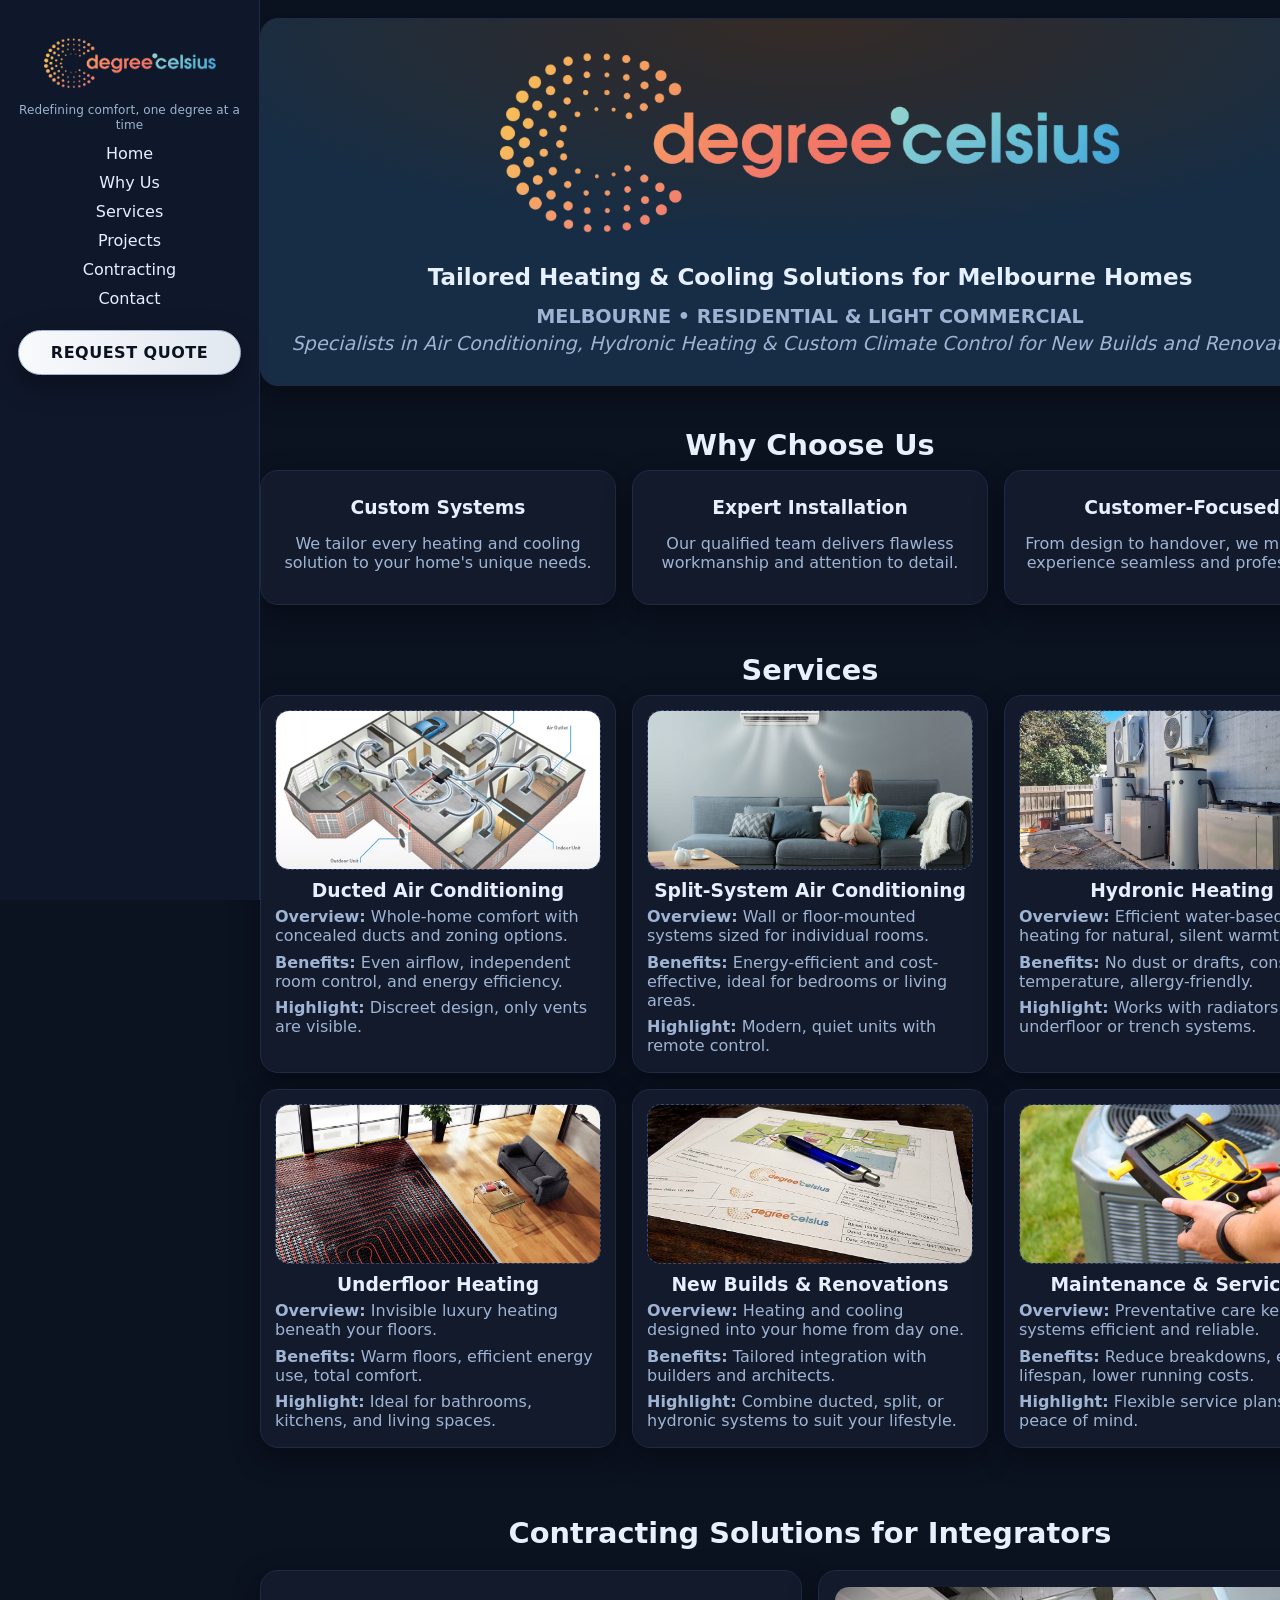
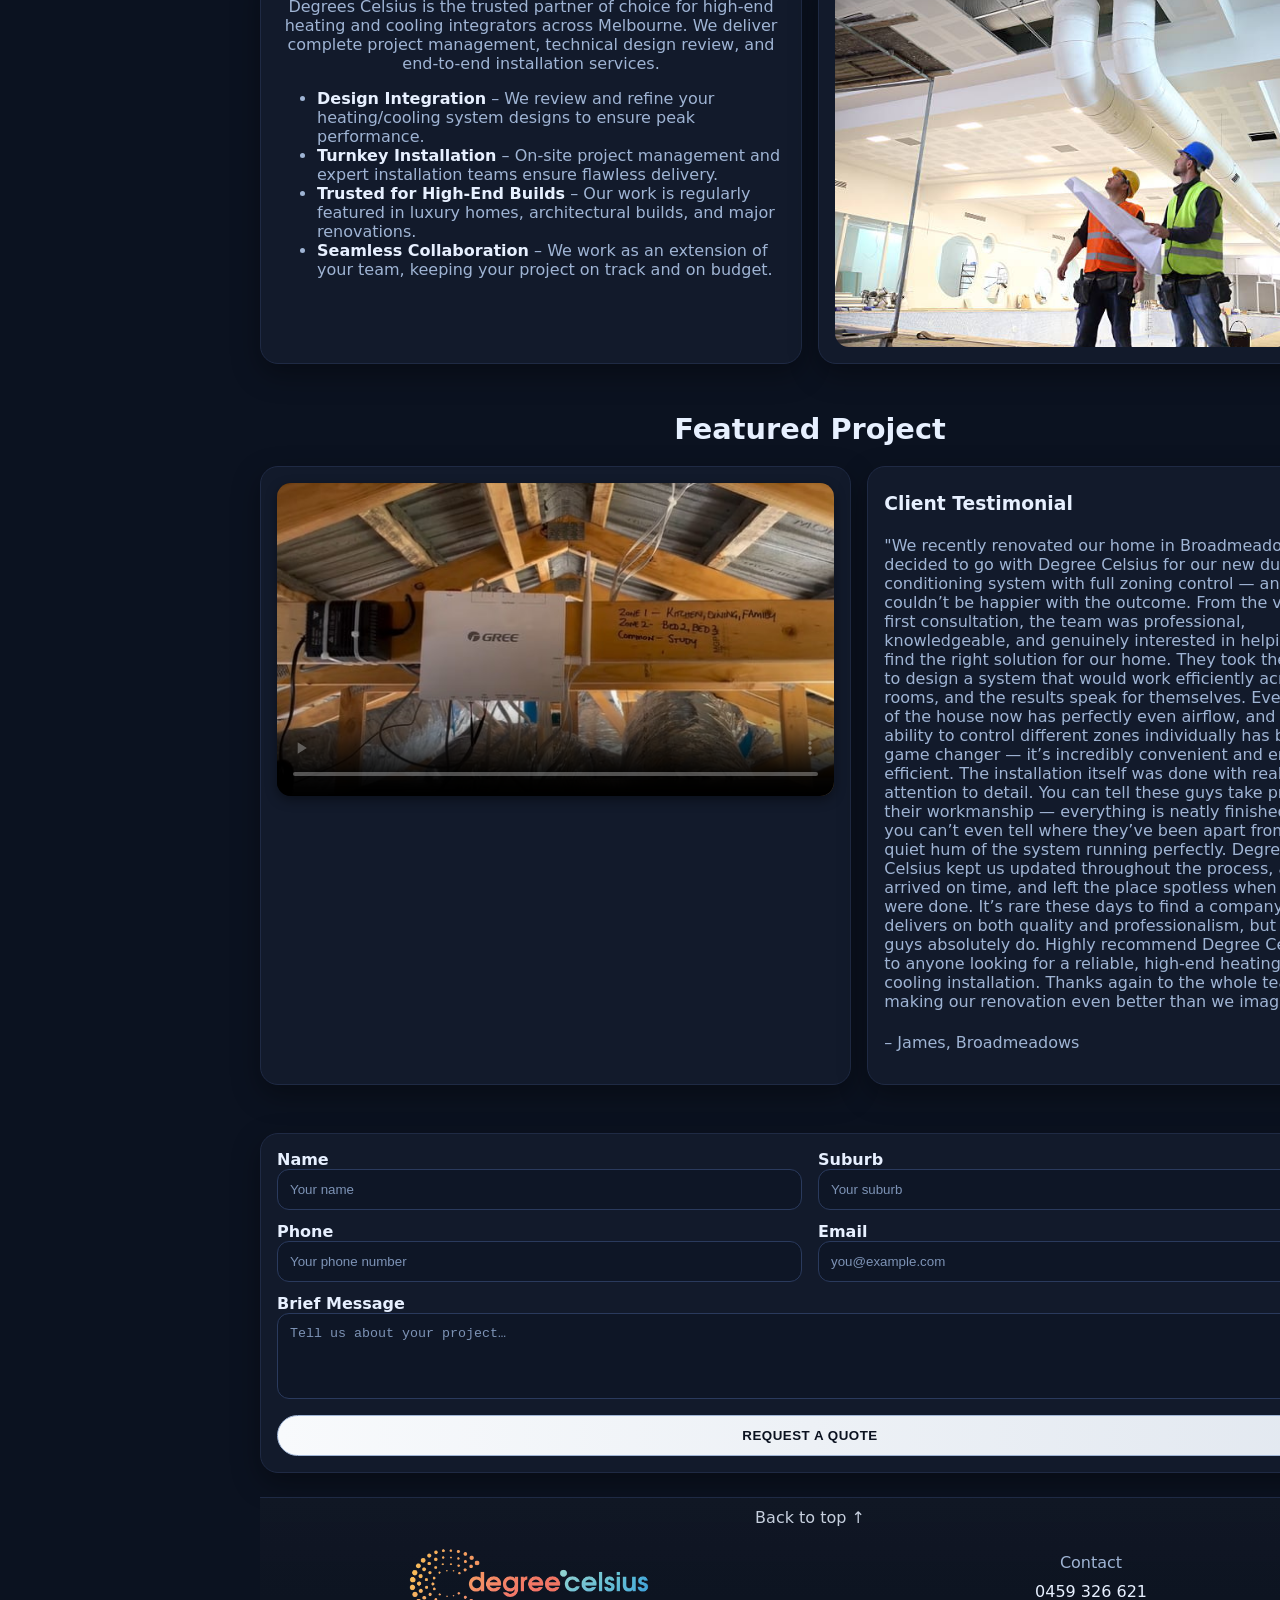
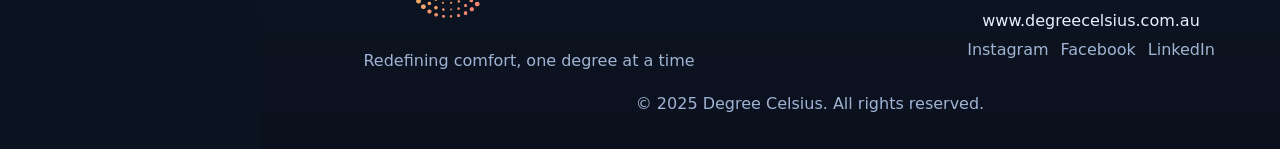
==== index.html @ aa4193d3 "Update video and review" ====
<!DOCTYPE html>

<html lang="en">
<head>
  <!-- Meta tags for character set, viewport and SEO -->
  <meta charset="utf-8" />
  <meta content="width=device-width, initial-scale=1" name="viewport" />
  <title>Degree Celsius | Heating & Cooling Melbourne</title>
  <meta name="description" content="Tailored heating & cooling solutions for Melbourne homes. Specialists in air conditioning, hydronic heating, and underfloor heating for new builds and renovations." />
  <meta name="robots" content="index, follow" />
  <link rel="canonical" href="https://www.degreecelsius.com.au/" />

  <!-- Linking to the CSS stylesheet -->
  <link rel="stylesheet" href="assets/css/styles.css" />

  <!-- JSON-LD Structured Data for HVAC Business (Schema.org) -->
  <script type="application/ld+json">
    {
      "@context": "https://schema.org",
      "@type": "HVACBusiness",
      "@id": "https://www.degreecelsius.com.au/#business",
      "name": "Degree Celsius",
      "url": "https://www.degreecelsius.com.au/",
      "logo": "https://www.degreecelsius.com.au/assets/images/degreecelsius-logo.png",
      "image": "https://www.degreecelsius.com.au/assets/images/degreecelsius-logo.png",
      "telephone": "+61459326621",
      "email": "admin@degreecelsius.com.au",
      "areaServed": [
        { "@type": "City", "name": "Melbourne" },
        { "@type": "AdministrativeArea", "name": "Victoria" }
      ],
      "serviceType": [
        "Ducted air conditioning",
        "Split-system air conditioning",
        "Hydronic heating",
        "Underfloor heating",
        "HVAC maintenance & servicing"
      ],
      "sameAs": [
        "https://www.instagram.com/degreecelsius_hvac",
        "https://www.facebook.com/share/1AeKjB9W2e/",
        "https://www.linkedin.com/company/degree-celsius/"
      ],
      "contactPoint": [
        {
          "@type": "ContactPoint",
          "contactType": "customer service",
          "telephone": "+61459326621",
          "areaServed": "AU",
          "availableLanguage": "en"
        }
      ]
    }
  </script>

  <!-- JSON-LD Structured Data for Website (Schema.org) -->
  <script type="application/ld+json">
    {
      "@context": "https://schema.org",
      "@type": "WebSite",
      "url": "https://www.degreecelsius.com.au/",
      "name": "Degree Celsius",
      "publisher": { "@id": "https://www.degreecelsius.com.au/#business" }
    }
  </script>

  <!-- Favicon links -->
  <link rel="icon" href="https://www.degreecelsius.com.au/assets/images/favicon.ico" type="image/x-icon" />
  <link rel="shortcut icon" href="https://www.degreecelsius.com.au/assets/images/favicon.ico" type="image/x-icon" />
</head>
<body>
  <!-- Main wrapper div -->
  <div class="wrap">

    <!-- Sidebar -->
    <aside class="sidebar">
      <div class="brand">
        <!-- Sidebar logo -->
        <img
          src="assets/images/degreecelsius-logo.png"
          alt="Degree Celsius logo"
          class="sidebar-logo"
          style="display:block;margin:0 auto 10px;max-width:180px;height:auto;"
        />
        <!-- Sidebar tagline -->
        <div class="logo-tagline" style="margin:10px 0;text-align:center;">
          Redefining comfort, one degree at a time
        </div>
      </div>

      <!-- Sidebar Navigation -->
      <nav>
        <a href="#hero">Home</a>
        <a href="#why">Why Us</a>
        <a href="#services">Services</a>
        <a href="#projects">Projects</a>
        <a href="#contracting">Contracting</a>
        <a href="#contact">Contact</a>
        <a class="cta" href="#contact">Request Quote</a>
      </nav>
    </aside>

    <!-- Main Content Section -->
    <main>

      <!-- Hero Section -->
      <section class="container" id="hero" style="padding:18px 0">
        <div class="hero-card">
          <div class="hero-text">
            <!-- Hero image -->
            <img
              class="logo-hero"
              src="assets/images/degreecelsius-logo.png"
              alt="Degree Celsius logo"
              width="560"
              height="180"
              style="margin-bottom:10px;"
            />

            <!-- Hero heading -->
            <h1
              class="line1"
              style="all: unset; display: block; font-weight: bold; font-size: 1.2em; line-height: 1.4em; text-align: center;"
            >
              Tailored Heating &amp; Cooling Solutions for Melbourne Homes
            </h1>

            <!-- Subheading -->
            <div class="small" style="margin: 10px 0; text-align: center;">
              <div class="line1">MELBOURNE • RESIDENTIAL &amp; LIGHT COMMERCIAL</div>
              <div class="line2">Specialists in Air Conditioning, Hydronic Heating &amp; Custom Climate Control for New Builds and Renovations.</div>
            </div>
          </div>
        </div>
      </section>

      <!-- Why Choose Us Section -->
      <section class="container" id="why">
        <h2 style="text-align:center;">Why Choose Us</h2>
        <div class="grid-3">
          <div class="dark-card card">
            <h3 style="text-align:center;">Custom Systems</h3>
            <p class="small" style="text-align:center;">We tailor every heating and cooling solution to your home's unique needs.</p>
          </div>
          <div class="dark-card card">
            <h3 style="text-align:center;">Expert Installation</h3>
            <p class="small" style="text-align:center;">Our qualified team delivers flawless workmanship and attention to detail.</p>
          </div>
          <div class="dark-card card">
            <h3 style="text-align:center;">Customer-Focused</h3>
            <p class="small" style="text-align:center;">From design to handover, we make the experience seamless and professional.</p>
          </div>
        </div>
      </section>

      <!-- Services Section -->
      <section class="container" id="services">
        <h2 style="text-align:center;">Services</h2>
        <div class="services">
          <article class="service dark-card">
            <div class="svc-img"><img src="assets/images/ducted-air-conditioning.jpg" alt="Ducted air conditioning"></div>
            <h3 style="text-align:center;">Ducted Air Conditioning</h3>
            <p class="muted"><b>Overview:</b> Whole-home comfort with concealed ducts and zoning options.</p>
            <p class="muted"><b>Benefits:</b> Even airflow, independent room control, and energy efficiency.</p>
            <p class="muted"><b>Highlight:</b> Discreet design, only vents are visible.</p>
          </article>

          <article class="service dark-card">
            <div class="svc-img"><img src="assets/images/split-system.jpg" alt="Split-system air conditioning"></div>
            <h3 style="text-align:center;">Split-System Air Conditioning</h3>
            <p class="muted"><b>Overview:</b> Wall or floor-mounted systems sized for individual rooms.</p>
            <p class="muted"><b>Benefits:</b> Energy-efficient and cost-effective, ideal for bedrooms or living areas.</p>
            <p class="muted"><b>Highlight:</b> Modern, quiet units with remote control.</p>
          </article>

          <article class="service dark-card">
            <div class="svc-img"><img src="assets/images/hydronic-heating.jpg" alt="Hydronic heating"></div>
            <h3 style="text-align:center;">Hydronic Heating</h3>
            <p class="muted"><b>Overview:</b> Efficient water-based heating for natural, silent warmth.</p>
            <p class="muted"><b>Benefits:</b> No dust or drafts, consistent temperature, allergy-friendly.</p>
            <p class="muted"><b>Highlight:</b> Works with radiators, underfloor or trench systems.</p>
          </article>

          <article class="service dark-card">
            <div class="svc-img"><img src="assets/images/hydronic-underfloor-heating.jpg" alt="Underfloor heating"></div>
            <h3 style="text-align:center;">Underfloor Heating</h3>
            <p class="muted"><b>Overview:</b> Invisible luxury heating beneath your floors.</p>
            <p class="muted"><b>Benefits:</b> Warm floors, efficient energy use, total comfort.</p>
            <p class="muted"><b>Highlight:</b> Ideal for bathrooms, kitchens, and living spaces.</p>
          </article>

          <article class="service dark-card">
            <div class="svc-img"><img src="assets/images/new-build.jpg" alt="New builds and renovations"></div>
            <h3 style="text-align:center;">New Builds &amp; Renovations</h3>
            <p class="muted"><b>Overview:</b> Heating and cooling designed into your home from day one.</p>
            <p class="muted"><b>Benefits:</b> Tailored integration with builders and architects.</p>
            <p class="muted"><b>Highlight:</b> Combine ducted, split, or hydronic systems to suit your lifestyle.</p>
          </article>

          <article class="service dark-card">
            <div class="svc-img"><img src="assets/images/servicing.jpg" alt="Maintenance and servicing"></div>
            <h3 style="text-align:center;">Maintenance &amp; Servicing</h3>
            <p class="muted"><b>Overview:</b> Preventative care keeps systems efficient and reliable.</p>
            <p class="muted"><b>Benefits:</b> Reduce breakdowns, extend lifespan, lower running costs.</p>
            <p class="muted"><b>Highlight:</b> Flexible service plans for peace of mind.</p>
          </article>
        </div>
      </section>

      <!-- Contracting Section -->
      <section class="container" id="contracting">
        <div class="section-title" style="margin: 10px 0; text-align: center;">
          <h2 style="margin: 10px 0; text-align: center;">Contracting Solutions for Integrators</h2>
        </div>
        <div class="grid-2">
          <div class="dark-card card">
            <p class="small" style="margin: 10px 0; text-align: center;">Degrees Celsius is the trusted partner of choice for high-end heating and cooling integrators across Melbourne. We deliver complete project management, technical design review, and end-to-end installation services.</p>
            <ul class="small">
              <li><strong>Design Integration</strong> – We review and refine your heating/cooling system designs to ensure peak performance.</li>
              <li><strong>Turnkey Installation</strong> – On-site project management and expert installation teams ensure flawless delivery.</li>
              <li><strong>Trusted for High‑End Builds</strong> – Our work is regularly featured in luxury homes, architectural builds, and major renovations.</li>
              <li><strong>Seamless Collaboration</strong> – We work as an extension of your team, keeping your project on track and on budget.</li>
            </ul>
          </div>
          <div class="dark-card card">
            <div class="integrator-img">
              <img src="assets/images/integration.jpg" alt="Design Integration">
            </div>
          </div>
        </div>
      </section>

      <!-- Projects Section -->
      <section id="projects" class="container">
        <div class="section-title">
          <h2>Featured Project</h2>
        </div>
        <div class="grid-2">
          <div class="dark-card card">
            <div class="project-video">
              <video controls playsinline width="100%" poster="assets/videos/project-video-preview.jpg">
                <source src="assets/videos/project-video.mp4" type="video/mp4" />
                Your browser does not support the video tag.
              </video>
            </div>
          </div>

          <div class="dark-card card">
            <h3>Client Testimonial</h3>
            <p class="small">"We recently renovated our home in Broadmeadows and decided to go with Degree Celsius for our new ducted air conditioning system with full zoning control — and I couldn’t be happier with the outcome.
				From the very first consultation, the team was professional, knowledgeable, and genuinely interested in helping us find the right solution for our home. They took the time to design a system that would work efficiently across all rooms, and the results speak for themselves. Every area of the house now has perfectly even airflow, and the ability to control different zones individually has been a game changer — it’s incredibly convenient and energy efficient.
				The installation itself was done with real attention to detail. You can tell these guys take pride in their workmanship — everything is neatly finished, and you can’t even tell where they’ve been apart from the quiet hum of the system running perfectly.
				Degree Celsius kept us updated throughout the process, always arrived on time, and left the place spotless when they were done. It’s rare these days to find a company that delivers on both quality and professionalism, but these guys absolutely do.
				Highly recommend Degree Celsius to anyone looking for a reliable, high-end heating and cooling installation. Thanks again to the whole team for making our renovation even better than we imagined."</p>
            <p class="small" style="margin-top:6px">– James, Broadmeadows</p>
          </div>
        </div>
      </section>

      <!-- Contact Form Section -->
      <section class="container" id="contact">
        <form class="dark-card" action="https://formspree.io/f/myzlzorr" method="POST">
          <div class="grid-2">
            <div>
              <label for="name">Name</label>
              <input id="name" name="name" placeholder="Your name" required />
            </div>
            <div>
              <label for="suburb">Suburb</label>
              <input id="suburb" name="suburb" placeholder="Your suburb" />
            </div>
          </div>

          <div class="grid-2">
            <div>
              <label for="phone">Phone</label>
              <input id="phone" name="phone" inputmode="tel" placeholder="Your phone number" />
            </div>
            <div>
              <label for="email">Email</label>
              <input id="email" name="email" type="email" placeholder="you@example.com" required />
            </div>
          </div>

          <div>
            <label for="msg">Brief Message</label>
            <textarea id="msg" name="message" rows="4" placeholder="Tell us about your project…" required></textarea>
          </div>

          <input type="text" name="_gotcha" style="display:none" />
          <input type="hidden" name="_subject" value="New website enquiry – Degree Celsius" />
          <input type="hidden" name="_captcha" value="false" />

          <button class="btn" type="submit">Request a Quote</button>
        </form>
      </section>

      <!-- Footer Section -->
      <footer class="site-footer">
        <div class="container footer-top">
          <a href="#hero" class="back-to-top" aria-label="Back to top">Back to top ↑</a>
        </div>

        <div class="container footer-grid">
          <div class="logo-row">
            <img class="logo-footer" alt="Degree Celsius logo" src="assets/images/degreecelsius-logo.png" />
            <div class="small" style="margin: 10px 0; text-align: center;">Redefining comfort, one degree at a time</div>
          </div>

          <div>
            <div class="small" style="margin: 10px 0; text-align: center;">Contact</div>
            <div class="small" style="margin: 10px 0; text-align: center;">
              <a href="tel:+61459326621" class="phone-link" aria-label="Call 0459 326 621">
                0459&nbsp;326&nbsp;621
              </a>
            </div>
            <div class="small" style="margin: 10px 0; text-align: center;">
              <a href="https://www.degreecelsius.com.au" rel="noopener" target="_blank">www.degreecelsius.com.au</a>
            </div>
            <div class="footer-socials">
              <a class="small" href="https://www.instagram.com/degreecelsius_hvac?igsh=cjg2eXlmYXdpcHYy&utm_source=qr" rel="noopener" target="_blank">Instagram</a>
              <a class="small" href="https://www.facebook.com/share/1AeKjB9W2e/?mibextid=wwXIfr" rel="noopener" target="_blank">Facebook</a>
              <a class="small" href="https://www.linkedin.com/company/degree-celsius/" rel="noopener" target="_blank">LinkedIn</a>
            </div>
          </div>
        </div>

        <div class="container footer-copy">
          <div class="small">© 2025 Degree Celsius. All rights reserved.</div>
        </div>
      </footer>
    </main>
  </div>
</body>
</html>
---- assets/css/styles.css ----
:root {
  --bg: #0b1220; --panel: #0f172a; --card: #121a2b;
  --ink: #e7f0ff; --muted: #9fb4d4; --line: #1f2a44;
  --warm:#FF8A00; --hot:#FF6B6B; --cool:#33B5FF;
  --grad: linear-gradient(90deg, var(--warm), var(--hot), var(--cool));
  --shadow: 0 10px 28px rgba(0,0,0,.35); --radius: 18px;
}
* { box-sizing: border-box; }
html,body { margin:0; padding:0; background:var(--bg); color:var(--ink); font-family: system-ui, -apple-system, Segoe UI, Roboto, Helvetica, Arial, sans-serif; }
a { color: var(--ink); text-decoration: none; }
img { max-width: 100%; height: auto; display: block; }
.container { width:min(1100px,92vw); margin:0 auto; }

.wrap { display:grid; grid-template-columns:260px 1fr; min-height:100vh; }
.sidebar { background:var(--panel); border-right:1px solid var(--line); position:sticky; top:0; height:100vh; padding:18px; }
.sidebar .brand { font-weight:800; letter-spacing:.1px; margin-bottom:12px; }
.sidebar nav { display:grid; gap:10px; }
.sidebar .cta { display:block; margin-top:12px; background:var(--grad); color:#fff; padding:10px 14px; border-radius:999px; font-weight:800; text-align:center; box-shadow:var(--shadow);}
/* Center links inside the sidebar */
.sidebar nav{ 
  justify-items: center;          /* centers grid children */
}
.sidebar nav a{
  display:block; 
  width:100%;                     /* full-width click area */
  text-align:center;              /* center the text */
}

main section { padding:24px 0; }
.dark-card { background:var(--card); border:1px solid var(--line); border-radius:var(--radius); box-shadow:var(--shadow); }
.hero-card { background: radial-gradient(60% 60% at 50% 0, rgba(255,138,0,.15), rgba(51,181,255,.12)), var(--card); border:1px solid var(--line); border-radius:var(--radius); box-shadow:var(--shadow); padding:18px; }
.grid-2 { display:grid; grid-template-columns:1fr 1fr; gap:16px; }
.grid-3 { display:grid; grid-template-columns:repeat(3,1fr); gap:16px; }
h1 { font-size: clamp(1.6rem, 2rem + .6vw, 2.6rem); margin:0 0 8px; }
h2 { font-size: clamp(1.2rem, 1.4rem + .5vw, 2rem); margin:0 0 8px; }
h3 { margin:10px 0 6px; }
.small, .muted { color:var(--muted); }

/* --- Center all section headings and subheadings --- */
.container > h2,
.container > h3,
.section-title h2,
.section-title h3 {
  text-align: center;
  width: 100%;
}

.cards { display:grid; grid-template-columns:repeat(3,1fr); gap:16px; }
.card { padding:16px; }
.section-title { display:flex; align-items:center; justify-content:space-between; gap:12px; margin-bottom:12px; }

/* --- Minimal bright button (no glow) --- */
.btn,
.sidebar .cta {
  background: linear-gradient(90deg, #f8fafc, #e2e8f0); /* soft white-grey gradient */
  color: #0b1220;                /* dark navy text for contrast */
  font-weight: 800;
  text-transform: uppercase;
  letter-spacing: 0.5px;
  padding: 12px 20px;
  border-radius: 999px;
  border: 1px solid #9fb4d4;     /* faint outline for definition */
  cursor: pointer;
  transition: background 0.25s ease-in-out, color 0.25s ease-in-out;
}

/* Hover / focus state */
.btn:hover,
.btn:focus,
.sidebar .cta:hover,
.sidebar .cta:focus {
  background: linear-gradient(90deg, #e2e8f0, #cbd5e1); /* slightly darker grey-blue */
  color: #000;  /* deeper text color on hover */
}



/* --- Logo size overrides --- */

/* Keep the hero logo big and responsive */
.logo-hero {
  display: block;
  margin: 0 auto 10px;
  width: clamp(280px, 55vw, 650px); /* stays large on desktop, scales down on mobile */
  height: auto;
  border-radius: 12px;
}

/* Make the footer logo smaller (override default 44px) */
.site-footer .logo-row img.logo-footer {
  width: 250px;      /* smaller logo */
  height: auto;
  border-radius: 8px; /* remove round circle; use 50% if you want round */
}

.services { display:grid; grid-template-columns:repeat(3,1fr); gap:16px; }
.service { padding:14px; }
.service .svc-img {
  height:160px; border-radius:14px; overflow:hidden; border:1px dashed #3a4b75;
}
.service .svc-img img { width:100%; height:100%; object-fit:cover; }

.project { display:grid; grid-template-columns:1.2fr 1fr; gap:16px; }
.project .project-img { min-height:220px; display:grid; place-items:center; background:linear-gradient(135deg, rgba(255,138,0,.16), rgba(51,181,255,.16)); border:1px dashed #3a4b75; border-radius:14px; }

/* Projects: stack video + testimonial on phones */
@media (max-width: 768px){
  #projects .grid-2 { 
    grid-template-columns: 1fr; 
  }
  #projects .grid-2 > .card{
    height: auto;         /* don't force equal heights on mobile */
  }
}

/* Responsive video in Featured Project */
#projects .project-video { aspect-ratio: 16 / 9; }
#projects .project-video video{
  width: 100%;
  height: 100%;
  max-height: none;     /* drop the 500px cap */
  display: block;
  object-fit: cover;
  border-radius: 14px;
}

form { padding:16px; display:grid; gap:12px; }
label { font-weight:600; }
input, textarea { width:100%; padding:12px 12px; background:#0e1626; border:1.5px solid #2a3a5d; border-radius:12px; color:var(--ink); outline:none; }
input::placeholder, textarea::placeholder { color:#7d93b6; }
input:focus, textarea:focus { border-color:#3aa9ff; box-shadow:0 0 0 3px rgba(58,169,255,.25);}



.footer { background:var(--panel); color:var(--muted); margin-top:24px; padding:24px 0; border-top:1px solid var(--line);}
.footer-grid { display:grid; grid-template-columns:1.2fr 1fr 1fr; gap:16px; align-items:center; }
.footer .logo-row { display:flex; align-items:center; gap:12px; }
.footer .logo-row img { width:44px; height:44px; border-radius:50%; }
/* Visual polish */
.site-footer {
  border-top: 1px solid var(--line);
  background: linear-gradient(180deg, rgba(255,255,255,0.02), rgba(0,0,0,0.12)) , var(--bg);
}
.footer-grid {
  display: grid;
  grid-template-columns: repeat(2, minmax(0, 1fr)); /* 2 even columns */
  gap: 24px;
  align-items: start;
}

.footer-col { min-width: 200px; }
.footer-title { color: var(--muted); font-weight: 600; margin-bottom: 8px; }
.footer-brand { font-weight: 800; font-size: 1.1rem; letter-spacing: .2px; }
.footer-tag { color: var(--muted); margin-top: 6px; }

.footer-links { list-style: none; margin: 0; padding: 0; }
.footer-links a {
  color: var(--ink);
  opacity: .8;
  text-decoration: none;
}
.footer-socials {
  display: flex;
  justify-content: center;  /* centers like your contact lines */
  gap: 12px;
  flex-wrap: wrap;
  text-align: center;
}

.footer-links a:hover, .footer-links a:focus { opacity: 1; text-decoration: underline; }

/* Bottom bar */
.footer-bar {
  display: flex; align-items: center; justify-content: space-between;
  padding: 12px 0 24px;
  border-top: 1px dashed var(--line);
  margin-top: 10px;
}
.footer-legal { color: var(--muted); display: flex; gap: 12px; flex-wrap: wrap; }
.back-to-top { color: var(--ink); text-decoration: none; opacity: .75; }
.back-to-top:hover, .back-to-top:focus { opacity: 1; text-decoration: underline; }

/* Responsive */
@media (max-width: 960px){
  .footer-grid { grid-template-columns: 1fr 1fr; }
}
@media (max-width: 640px){
  .footer-grid { grid-template-columns: 1fr; }
  .footer-bar { flex-direction: column; gap: 8px; align-items: flex-start; }
}
/* Stack logo above the text and center it everywhere */
.logo-row {
  display: flex;
  flex-direction: column;
  align-items: center;
  gap: 16px;
  text-align: center;
}

/* Remove the mobile-only override you had for .logo-row */
@media (max-width: 640px){
  /* no special .logo-row rule needed anymore */
}
/* put "Back to top" on its own row and right-align it */
.site-footer .footer-bar{
  display: flex;
  justify-content: flex-end; /* pushes the link to the right edge */
  padding: 8px 0;
}
.site-footer .back-to-top{ margin-left: auto; }

/* center the copyright line */
.site-footer .footer-copy{ 
  text-align: center; 
  margin-top: 14px;
}
/* Center "Back to top" on its own row */
.site-footer .footer-bar{
  display: flex;
  justify-content: center;   /* center horizontally */
  padding: 8px 0;
}

.site-footer .back-to-top{
  margin-left: 0;            /* undo the right-align */
  margin-right: 0;
}



@media (max-width:960px){
  .wrap { grid-template-columns:1fr; }
  .sidebar { position:static; height:auto; }
  .grid-2 { grid-template-columns:1fr; }
  .grid-3, .services { grid-template-columns:1fr; }
  .project { grid-template-columns:1fr; }
}

.hero-card {
  text-align: center;
}



.hero-text {
  display: flex;
  flex-direction: column;
  justify-content: center;
  font-size: 1.2em;
  line-height: 1.4em;
}
.hero-text .line1 {
  font-weight: bold;
}
.hero-text .line2 {
  font-style: italic;
}

.hero .logo {
  display: inline-block;
  background: var(--card);
  padding: 24px 32px;
  border-radius: 20px;   /* filleted corners */
  box-shadow: var(--shadow);
}
.hero .logo img {
  display: block;
  max-width: 100%;
  height: auto;
}


.logo-deg { color: #f26b5e; }       /* warm coral/orange */
.logo-symbol { color: #ff8a65; }    /* degree dot */
.logo-cel { color: #4db6e2; }       /* cool blue */
.brand .logo-tagline {
  font-weight: 500;
  font-size: 0.9rem;
  color: #9bb4d1;
  margin-top: 2px;
}


.brand {
  text-align: center;
  margin: 1rem 0;
}
.brand .logo-deg,
.brand .logo-symbol,
.brand .logo-cel {
  font-size: 2rem;       /* enlarge main brand */
  font-weight: 800;
}
.brand .logo-tagline {
  display: block;
  font-weight: 400;
  font-size: 0.75rem;    /* smaller tagline */
  color: #9bb4d1;
  margin-top: 4px;
  white-space: normal;
  line-height: 1.2;
}


/* Services OBH styling */
.service p.muted{margin:.45rem 0 0;}
.service p.muted:first-of-type{margin-top:.25rem;}
.service p.muted .svc-label{
  font-weight:700;
  color:#cde1ff;
  letter-spacing:.02em;
  margin-right:.25rem;
}
/* tighten card spacing so 3 lines fit nicely */
.services .service.dark-card{padding-bottom:1.1rem;}

/* --- Integrator image fix --- */
.integrator-img {
  height: 100%;
  border-radius: 14px;
  overflow: hidden;
}

.integrator-img img {
  width: 100%;
  height: 100%;
  object-fit: cover;
  display: block;
}

/* Only target the second (right-hand) card in the Contracting section */
#contracting .grid-2 > .card:last-child {
  display: flex;
}


.project-video video {
  border-radius: 12px;
  box-shadow: 0 4px 12px rgba(0,0,0,0.4);
  max-height: 500px;
  object-fit: cover;
}

.hero-logo {
  display: block;
  margin: 0 auto 18px;
  max-width: 280px;
  height: auto;
}
/* Center the "Back to top" link */
.footer-top{
  display:flex;
  justify-content:center;   /* centers horizontally */
  padding: 10px 0 16px;     /* adds a little air above the main footer */
}
.footer-top .back-to-top{
  opacity:.85;
  text-align:center;
}

/* Extra breathing room below the legal line */
.site-footer{
  padding-bottom: 36px;     /* space inside the footer at the very bottom */
}

/* (optional) tighten/space the copyright row itself */
.footer-copy{
  text-align:center;
  margin-top: 14px;
}
/* Keep Featured Project as two columns on tablets/desktops */
#projects .grid-2 { 
  grid-template-columns: 1.2fr 1fr;  /* video left, testimonial right */
  align-items: start;
}

/* Only stack on small phones */
@media (max-width: 720px){
  #projects .grid-2 { grid-template-columns: 1fr; }
}

/* Featured Project: equal-height two-column cards */
#projects .grid-2{
  grid-template-columns: 1.2fr 1fr;   /* keep your left/right ratio */
  align-items: stretch;                /* stretch items to same row height */
}

#projects .grid-2 > .card{
  height: 100%;                        /* fill the grid area height */
  display: flex;                       /* keeps inner spacing tidy */
  flex-direction: column;
}

/* Keep the video tidy & consistent */
#projects .project-video{ aspect-ratio: 16 / 9; }  /* consistent video height */
#projects .project-video video{
  width: 100%;
  height: 100%;
  object-fit: cover;                    /* optional: crops if needed */
  border-radius: 14px;                  /* match your inner rounding */
}

/* Stack on small screens (no equal-height needed) */
@media (max-width: 720px){
  #projects .grid-2{ grid-template-columns: 1fr; }
  #projects .grid-2 > .card{ height: auto; }
}
/* Make the bold lead-in text in list items white */
.card li b,
.card li strong {
  color: var(--ink);
  font-weight: 700;
}
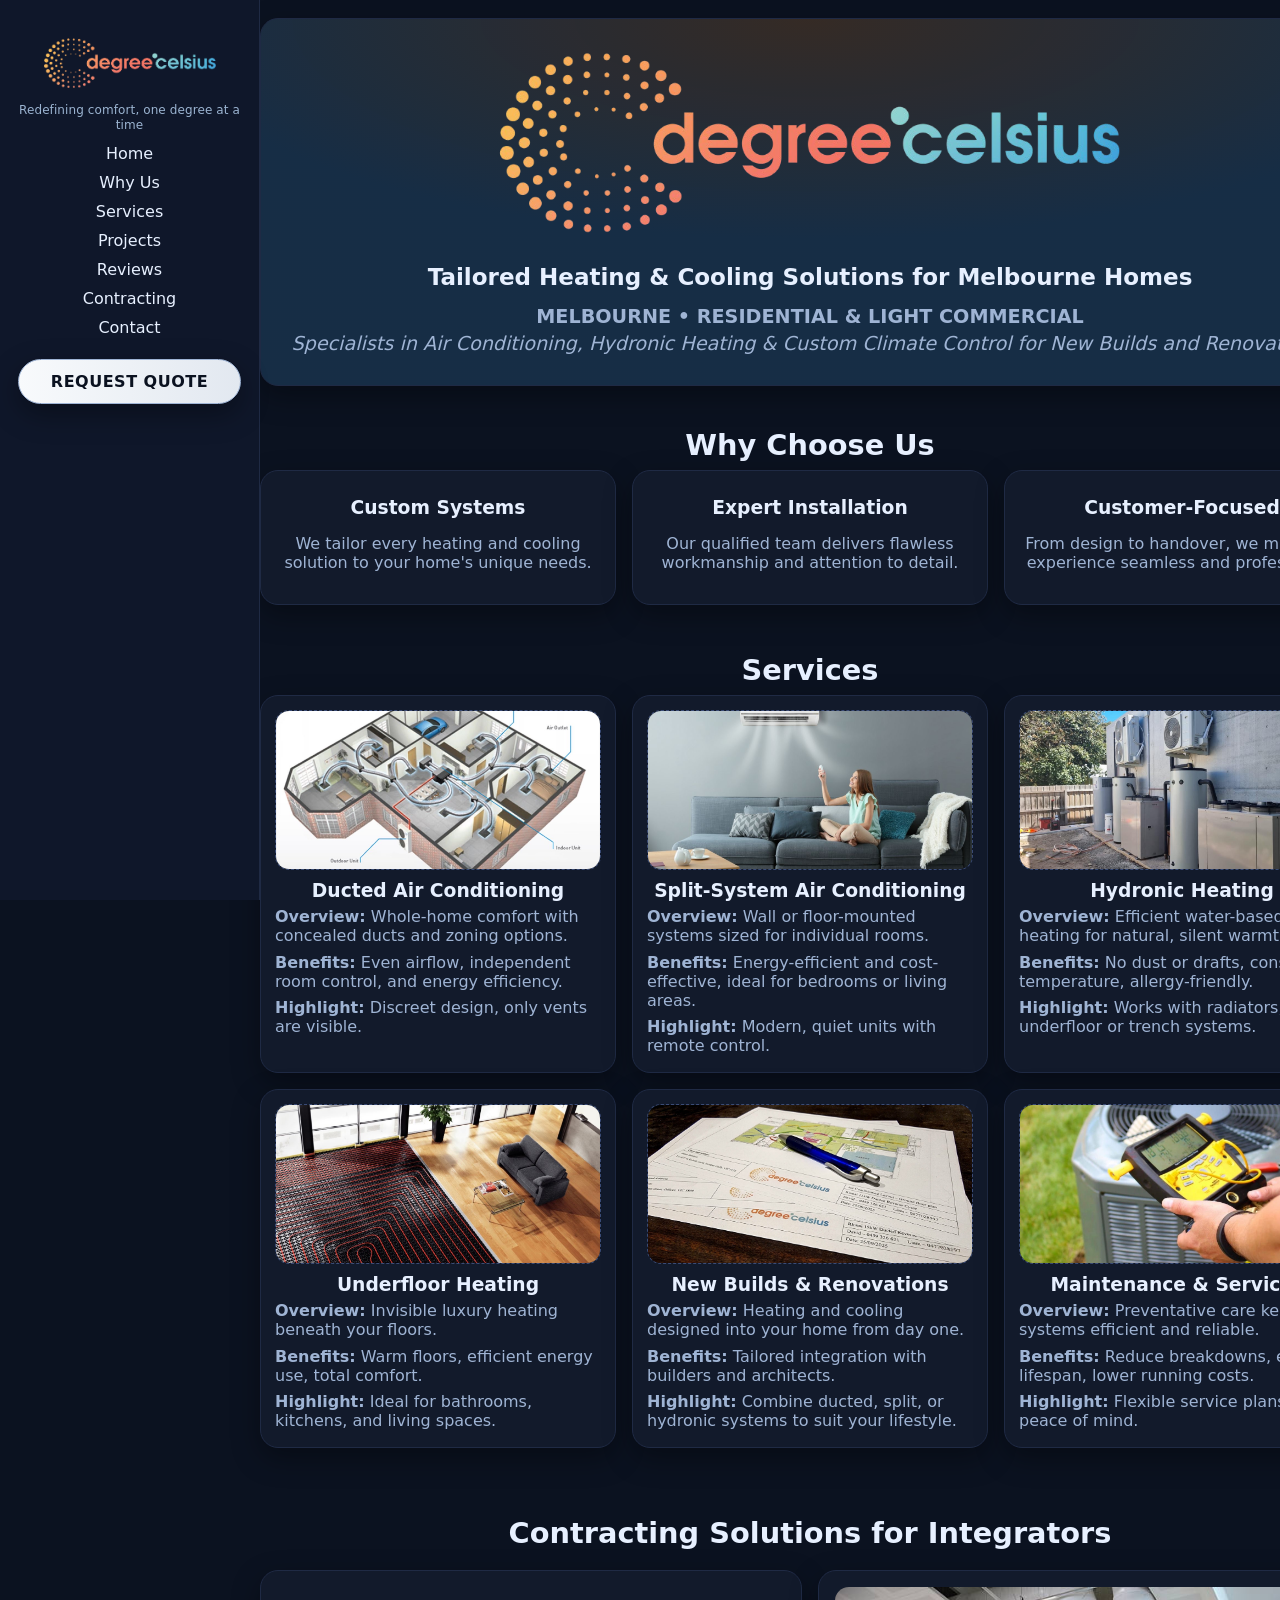
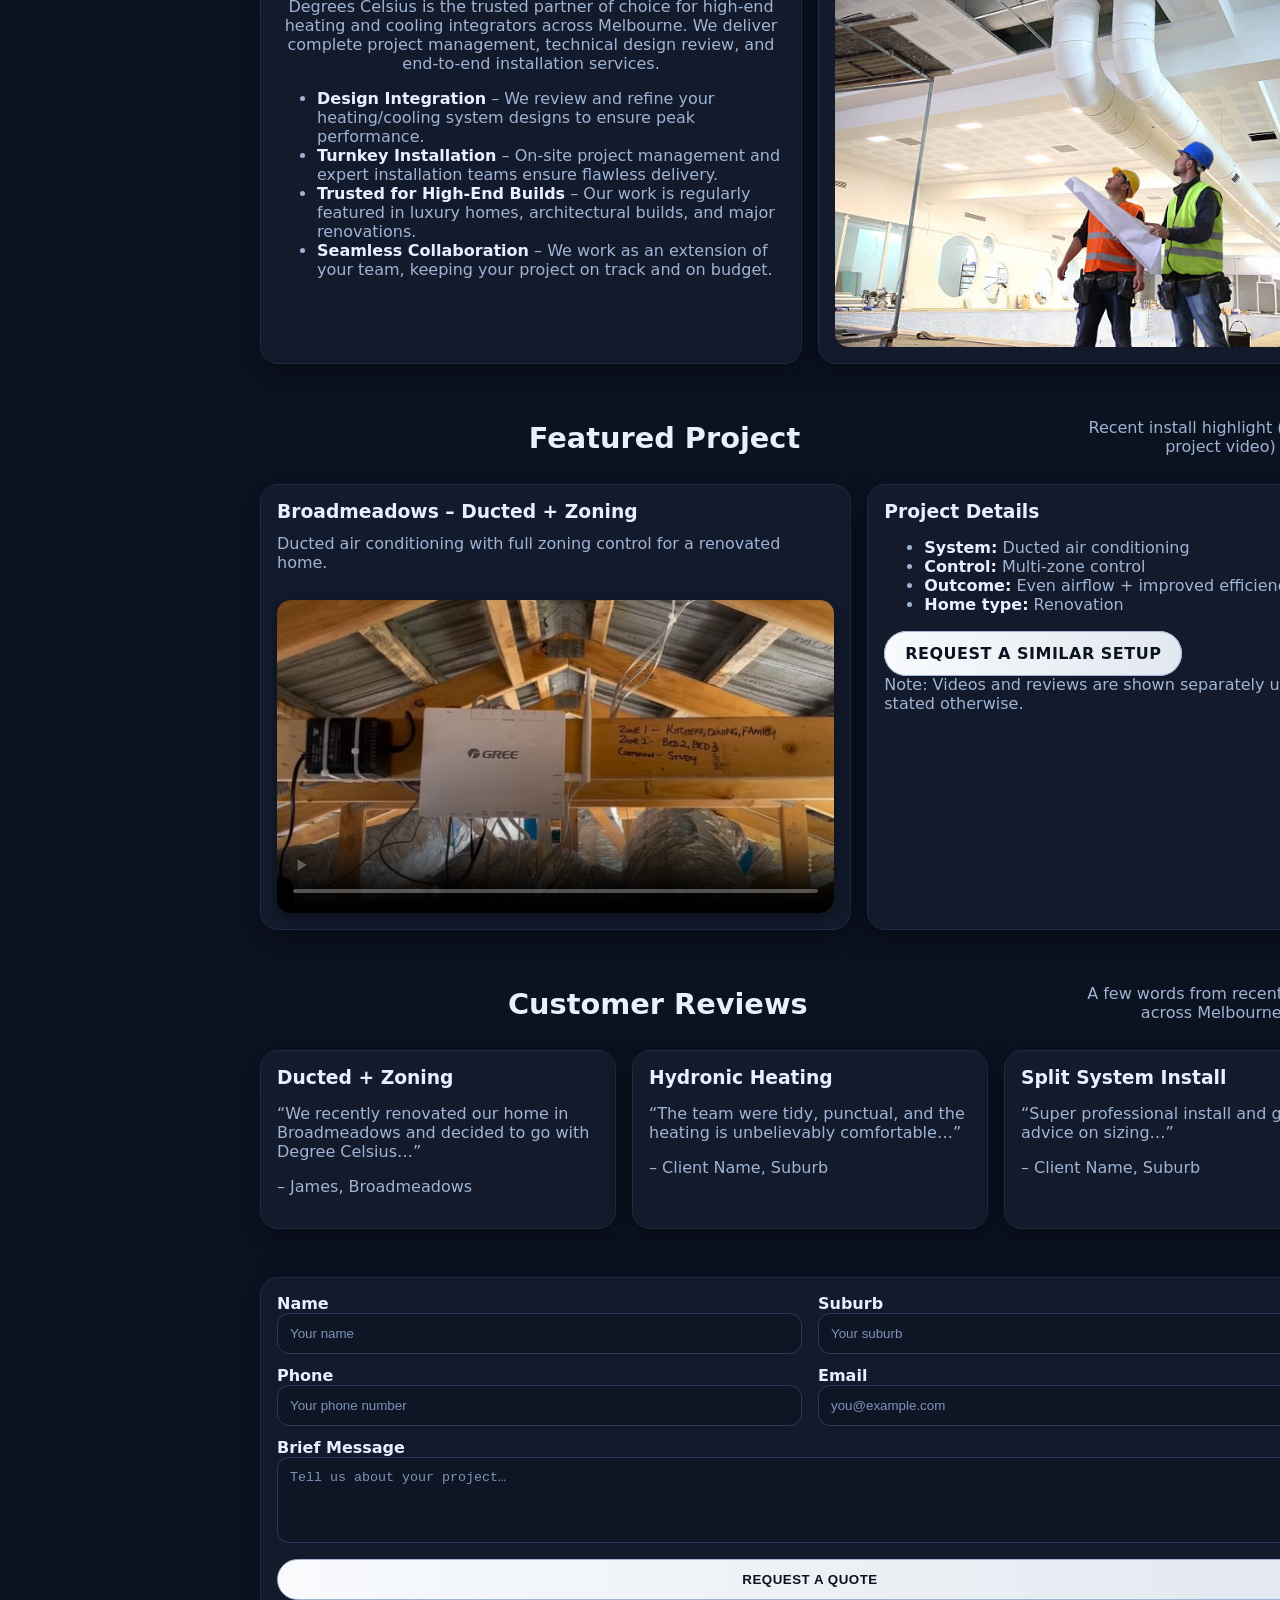
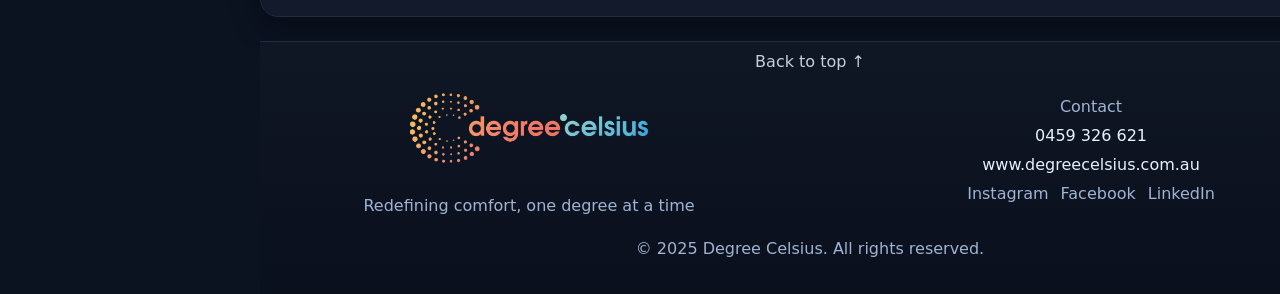
==== commit e16f6929: "Update index.html" ====
--- a/index.html
+++ b/index.html
@@ -94,6 +94,7 @@
         <a href="#why">Why Us</a>
         <a href="#services">Services</a>
         <a href="#projects">Projects</a>
+		<a href="#reviews">Reviews</a>
         <a href="#contracting">Contracting</a>
         <a href="#contact">Contact</a>
         <a class="cta" href="#contact">Request Quote</a>
@@ -230,32 +231,87 @@
         </div>
       </section>
 
-      <!-- Projects Section -->
-      <section id="projects" class="container">
-        <div class="section-title">
-          <h2>Featured Project</h2>
-        </div>
-        <div class="grid-2">
-          <div class="dark-card card">
-            <div class="project-video">
-              <video controls playsinline width="100%" poster="assets/videos/project-video-preview.jpg">
-                <source src="assets/videos/project-video.mp4" type="video/mp4" />
-                Your browser does not support the video tag.
-              </video>
-            </div>
-          </div>
-
-          <div class="dark-card card">
-            <h3>Client Testimonial</h3>
-            <p class="small">"We recently renovated our home in Broadmeadows and decided to go with Degree Celsius for our new ducted air conditioning system with full zoning control — and I couldn’t be happier with the outcome.
-				From the very first consultation, the team was professional, knowledgeable, and genuinely interested in helping us find the right solution for our home. They took the time to design a system that would work efficiently across all rooms, and the results speak for themselves. Every area of the house now has perfectly even airflow, and the ability to control different zones individually has been a game changer — it’s incredibly convenient and energy efficient.
-				The installation itself was done with real attention to detail. You can tell these guys take pride in their workmanship — everything is neatly finished, and you can’t even tell where they’ve been apart from the quiet hum of the system running perfectly.
-				Degree Celsius kept us updated throughout the process, always arrived on time, and left the place spotless when they were done. It’s rare these days to find a company that delivers on both quality and professionalism, but these guys absolutely do.
-				Highly recommend Degree Celsius to anyone looking for a reliable, high-end heating and cooling installation. Thanks again to the whole team for making our renovation even better than we imagined."</p>
-            <p class="small" style="margin-top:6px">– James, Broadmeadows</p>
-          </div>
-        </div>
-      </section>
+	<!-- Projects Section -->
+	<section id="projects" class="container">
+	  <div class="section-title">
+		<h2>Featured Project</h2>
+		<p class="small muted" style="text-align:center;margin-top:6px;">
+		  Recent install highlight (example project video)
+		</p>
+	  </div>
+
+	  <div class="grid-2">
+		<div class="dark-card card">
+		  <h3 style="margin-top:0;">Broadmeadows – Ducted + Zoning</h3>
+		  <p class="small muted" style="margin-top:6px;">
+			Ducted air conditioning with full zoning control for a renovated home.
+		  </p>
+
+		  <div class="project-video" style="margin-top:12px;">
+			<video controls playsinline width="100%" poster="assets/videos/project-video-preview.jpg">
+			  <source src="assets/videos/project-video.mp4" type="video/mp4" />
+			  Your browser does not support the video tag.
+			</video>
+		  </div>
+		</div>
+
+		<div class="dark-card card">
+		  <h3 style="margin-top:0;">Project Details</h3>
+		  <ul class="small" style="margin-top:10px;">
+			<li><strong>System:</strong> Ducted air conditioning</li>
+			<li><strong>Control:</strong> Multi-zone control</li>
+			<li><strong>Outcome:</strong> Even airflow + improved efficiency</li>
+			<li><strong>Home type:</strong> Renovation</li>
+		  </ul>
+
+		  <div style="margin-top:14px;">
+			<a class="btn" href="#contact">Request a similar setup</a>
+		  </div>
+
+		  <p class="small muted" style="margin-top:12px;">
+			Note: Videos and reviews are shown separately unless stated otherwise.
+		  </p>
+		</div>
+	  </div>
+	</section>
+
+
+	<!-- Reviews Section -->
+	<section id="reviews" class="container">
+	  <div class="section-title">
+		<h2>Customer Reviews</h2>
+		<p class="small muted" style="text-align:center;margin-top:6px;">
+		  A few words from recent clients across Melbourne.
+		</p>
+	  </div>
+
+	  <div class="grid-3">
+		<div class="dark-card card">
+		  <h3 style="margin-top:0;">Ducted + Zoning</h3>
+		  <p class="small">
+			“We recently renovated our home in Broadmeadows and decided to go with Degree Celsius…”
+		  </p>
+		  <p class="small" style="margin-top:6px">– James, Broadmeadows</p>
+		</div>
+
+		<div class="dark-card card">
+		  <h3 style="margin-top:0;">Hydronic Heating</h3>
+		  <p class="small">
+			“The team were tidy, punctual, and the heating is unbelievably comfortable…”
+		  </p>
+		  <p class="small" style="margin-top:6px">– Client Name, Suburb</p>
+		</div>
+
+		<div class="dark-card card">
+		  <h3 style="margin-top:0;">Split System Install</h3>
+		  <p class="small">
+			“Super professional install and great advice on sizing…”
+		  </p>
+		  <p class="small" style="margin-top:6px">– Client Name, Suburb</p>
+		</div>
+	  </div>
+	</section>
+
 
       <!-- Contact Form Section -->
       <section class="container" id="contact">
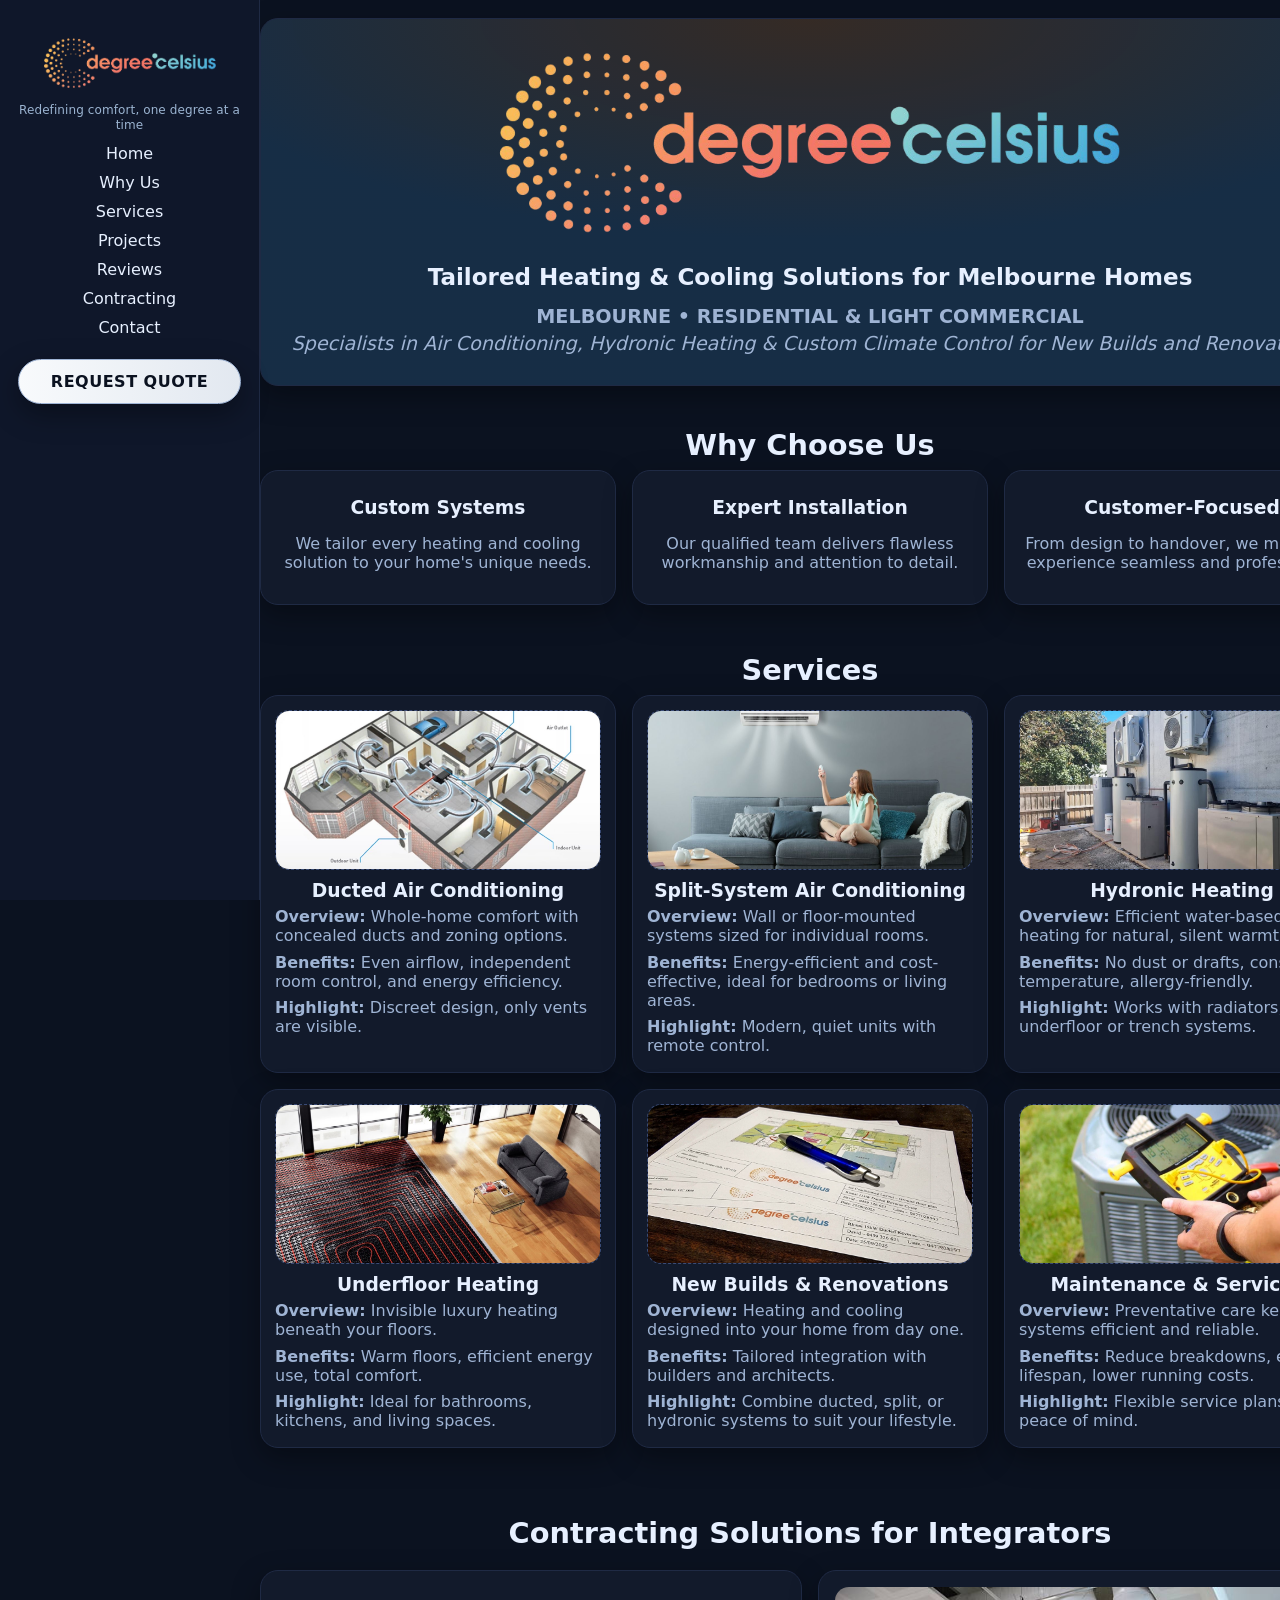
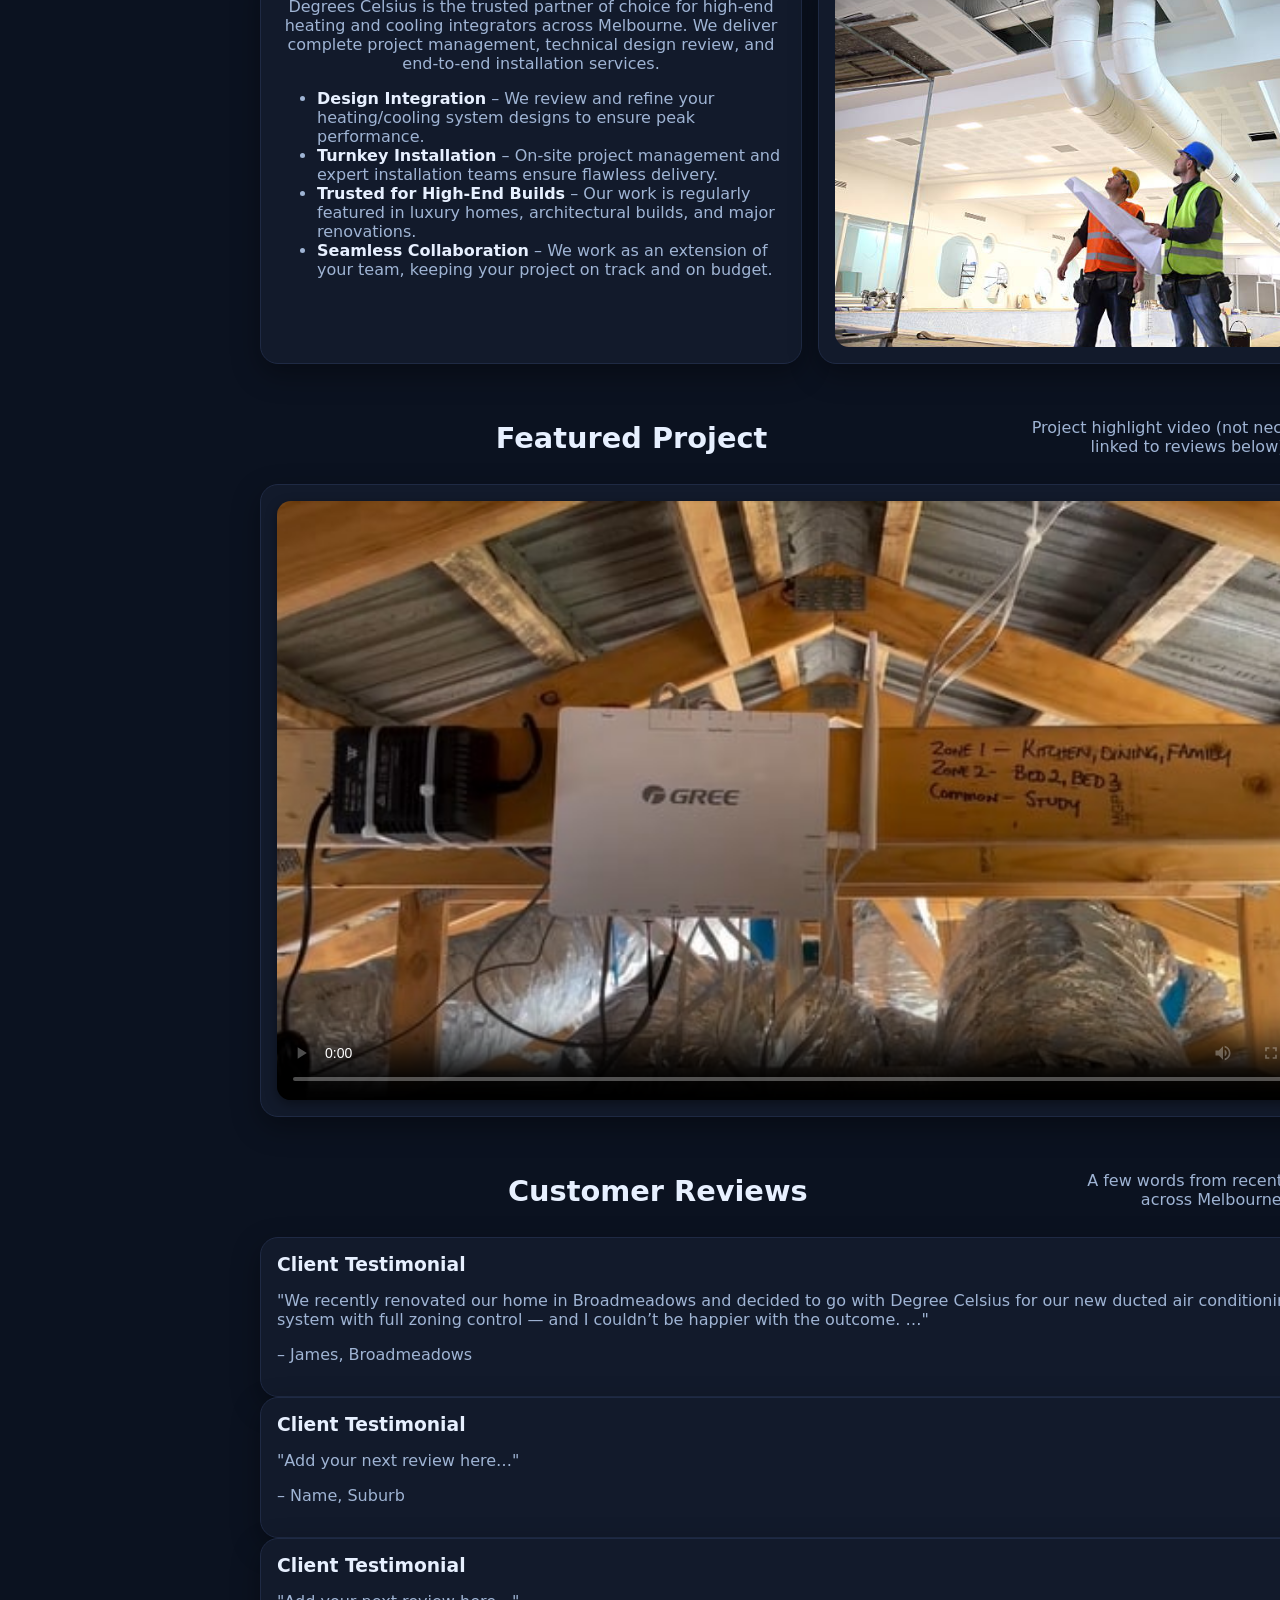
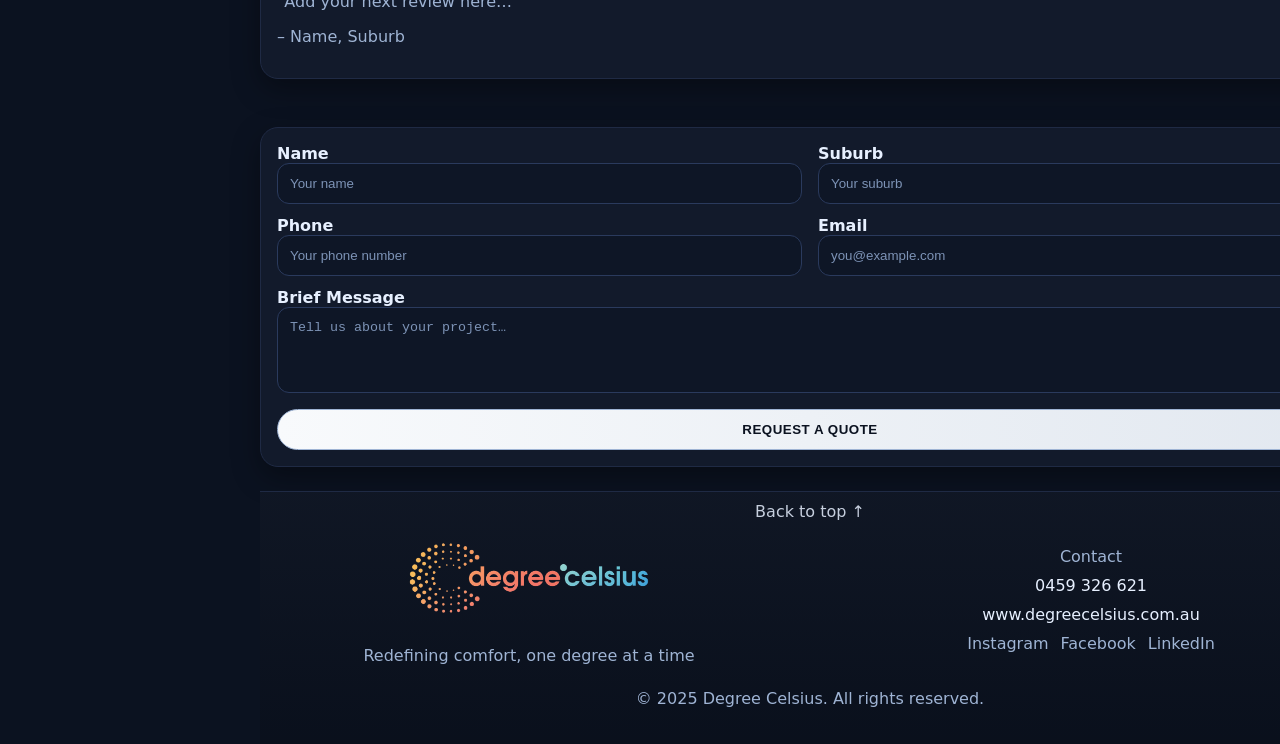
==== commit 48a7a38f: "Update index.html" ====
--- a/index.html
+++ b/index.html
@@ -231,86 +231,57 @@
         </div>
       </section>
 
-	<!-- Projects Section -->
-	<section id="projects" class="container">
-	  <div class="section-title">
-		<h2>Featured Project</h2>
-		<p class="small muted" style="text-align:center;margin-top:6px;">
-		  Recent install highlight (example project video)
-		</p>
-	  </div>
-
-	  <div class="grid-2">
-		<div class="dark-card card">
-		  <h3 style="margin-top:0;">Broadmeadows – Ducted + Zoning</h3>
-		  <p class="small muted" style="margin-top:6px;">
-			Ducted air conditioning with full zoning control for a renovated home.
-		  </p>
-
-		  <div class="project-video" style="margin-top:12px;">
-			<video controls playsinline width="100%" poster="assets/videos/project-video-preview.jpg">
-			  <source src="assets/videos/project-video.mp4" type="video/mp4" />
-			  Your browser does not support the video tag.
-			</video>
-		  </div>
-		</div>
-
-		<div class="dark-card card">
-		  <h3 style="margin-top:0;">Project Details</h3>
-		  <ul class="small" style="margin-top:10px;">
-			<li><strong>System:</strong> Ducted air conditioning</li>
-			<li><strong>Control:</strong> Multi-zone control</li>
-			<li><strong>Outcome:</strong> Even airflow + improved efficiency</li>
-			<li><strong>Home type:</strong> Renovation</li>
-		  </ul>
-
-		  <div style="margin-top:14px;">
-			<a class="btn" href="#contact">Request a similar setup</a>
-		  </div>
-
-		  <p class="small muted" style="margin-top:12px;">
-			Note: Videos and reviews are shown separately unless stated otherwise.
-		  </p>
-		</div>
-	  </div>
-	</section>
-
-
-	<!-- Reviews Section -->
-	<section id="reviews" class="container">
-	  <div class="section-title">
-		<h2>Customer Reviews</h2>
-		<p class="small muted" style="text-align:center;margin-top:6px;">
-		  A few words from recent clients across Melbourne.
-		</p>
-	  </div>
-
-	  <div class="grid-3">
-		<div class="dark-card card">
-		  <h3 style="margin-top:0;">Ducted + Zoning</h3>
-		  <p class="small">
-			“We recently renovated our home in Broadmeadows and decided to go with Degree Celsius…”
-		  </p>
-		  <p class="small" style="margin-top:6px">– James, Broadmeadows</p>
-		</div>
-
-		<div class="dark-card card">
-		  <h3 style="margin-top:0;">Hydronic Heating</h3>
-		  <p class="small">
-			“The team were tidy, punctual, and the heating is unbelievably comfortable…”
-		  </p>
-		  <p class="small" style="margin-top:6px">– Client Name, Suburb</p>
-		</div>
-
-		<div class="dark-card card">
-		  <h3 style="margin-top:0;">Split System Install</h3>
-		  <p class="small">
-			“Super professional install and great advice on sizing…”
-		  </p>
-		  <p class="small" style="margin-top:6px">– Client Name, Suburb</p>
-		</div>
-	  </div>
-	</section>
+<!-- Featured Project Section -->
+<section id="projects" class="container">
+  <div class="section-title">
+    <h2>Featured Project</h2>
+    <p class="small muted" style="text-align:center;margin-top:6px;">
+      Project highlight video (not necessarily linked to reviews below)
+    </p>
+  </div>
+
+  <div class="dark-card card">
+    <div class="project-video">
+      <video controls playsinline width="100%" poster="assets/videos/project-video-preview.jpg">
+        <source src="assets/videos/project-video.mp4" type="video/mp4" />
+        Your browser does not support the video tag.
+      </video>
+    </div>
+  </div>
+</section>
+
+
+
+<!-- Customer Reviews Section -->
+<section id="reviews" class="container">
+  <div class="section-title">
+    <h2>Customer Reviews</h2>
+    <p class="small muted" style="text-align:center;margin-top:6px;">
+      A few words from recent clients across Melbourne.
+    </p>
+  </div>
+
+  <div class="reviews-list">
+    <article class="dark-card card review">
+      <h3 style="margin-top:0;">Client Testimonial</h3>
+      <p class="small">"We recently renovated our home in Broadmeadows and decided to go with Degree Celsius for our new ducted air conditioning system with full zoning control — and I couldn’t be happier with the outcome. …"</p>
+      <p class="small" style="margin-top:6px">– James, Broadmeadows</p>
+    </article>
+
+    <article class="dark-card card review">
+      <h3 style="margin-top:0;">Client Testimonial</h3>
+      <p class="small">"Add your next review here…"</p>
+      <p class="small" style="margin-top:6px">– Name, Suburb</p>
+    </article>
+
+    <article class="dark-card card review">
+      <h3 style="margin-top:0;">Client Testimonial</h3>
+      <p class="small">"Add your next review here…"</p>
+      <p class="small" style="margin-top:6px">– Name, Suburb</p>
+    </article>
+  </div>
+</section>
+
 
 
       <!-- Contact Form Section -->
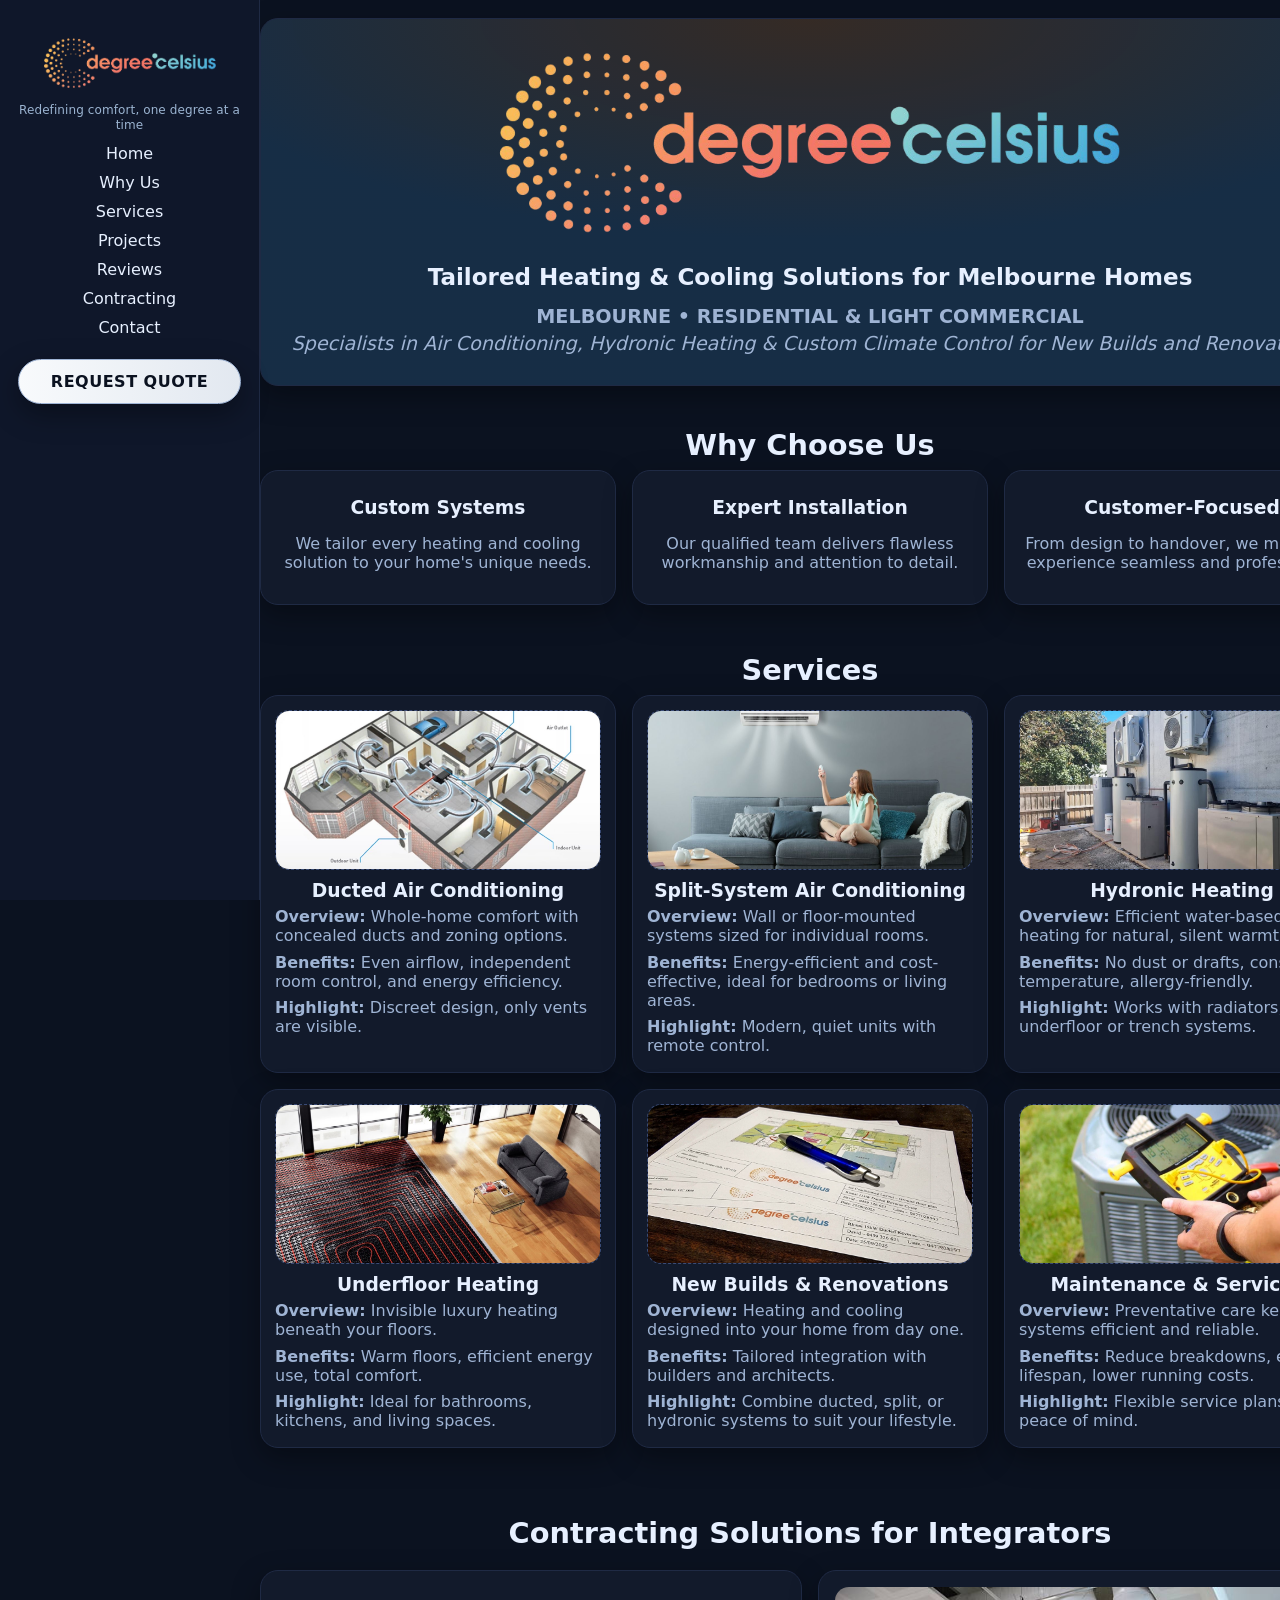
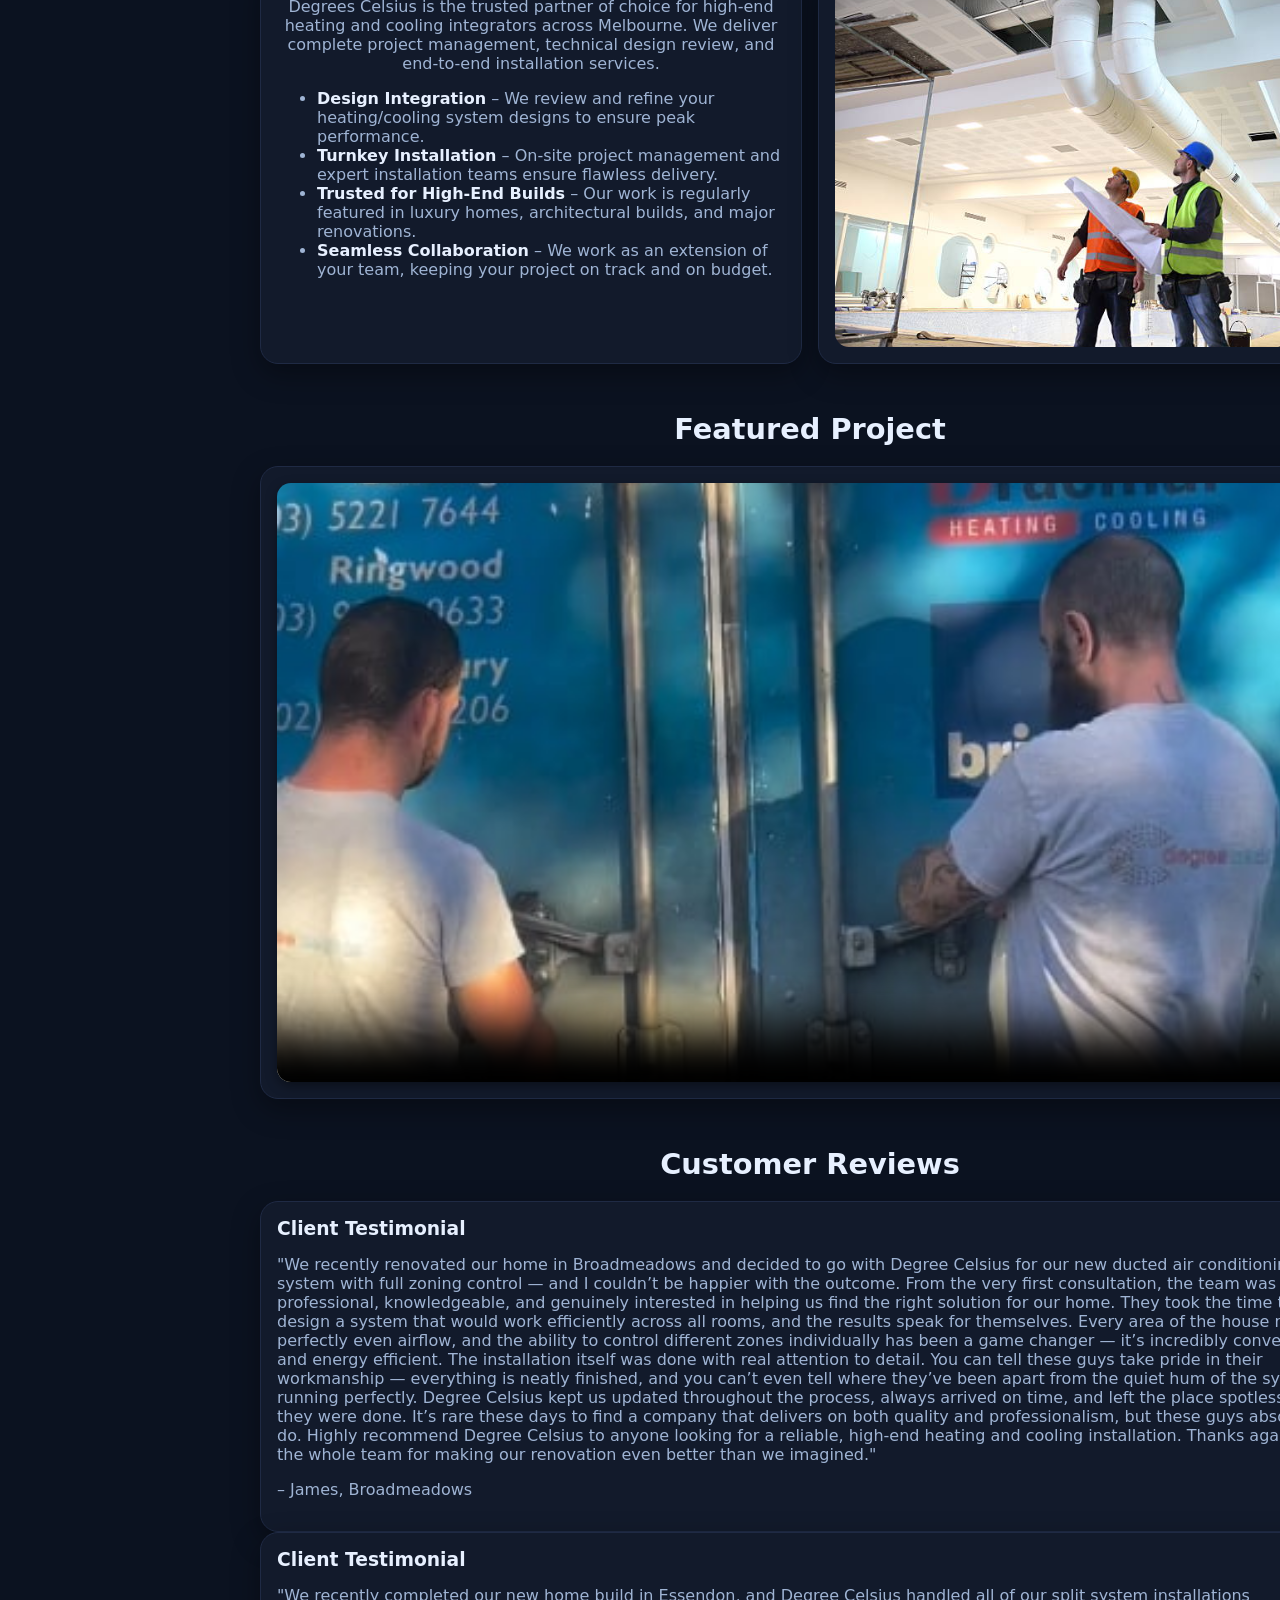
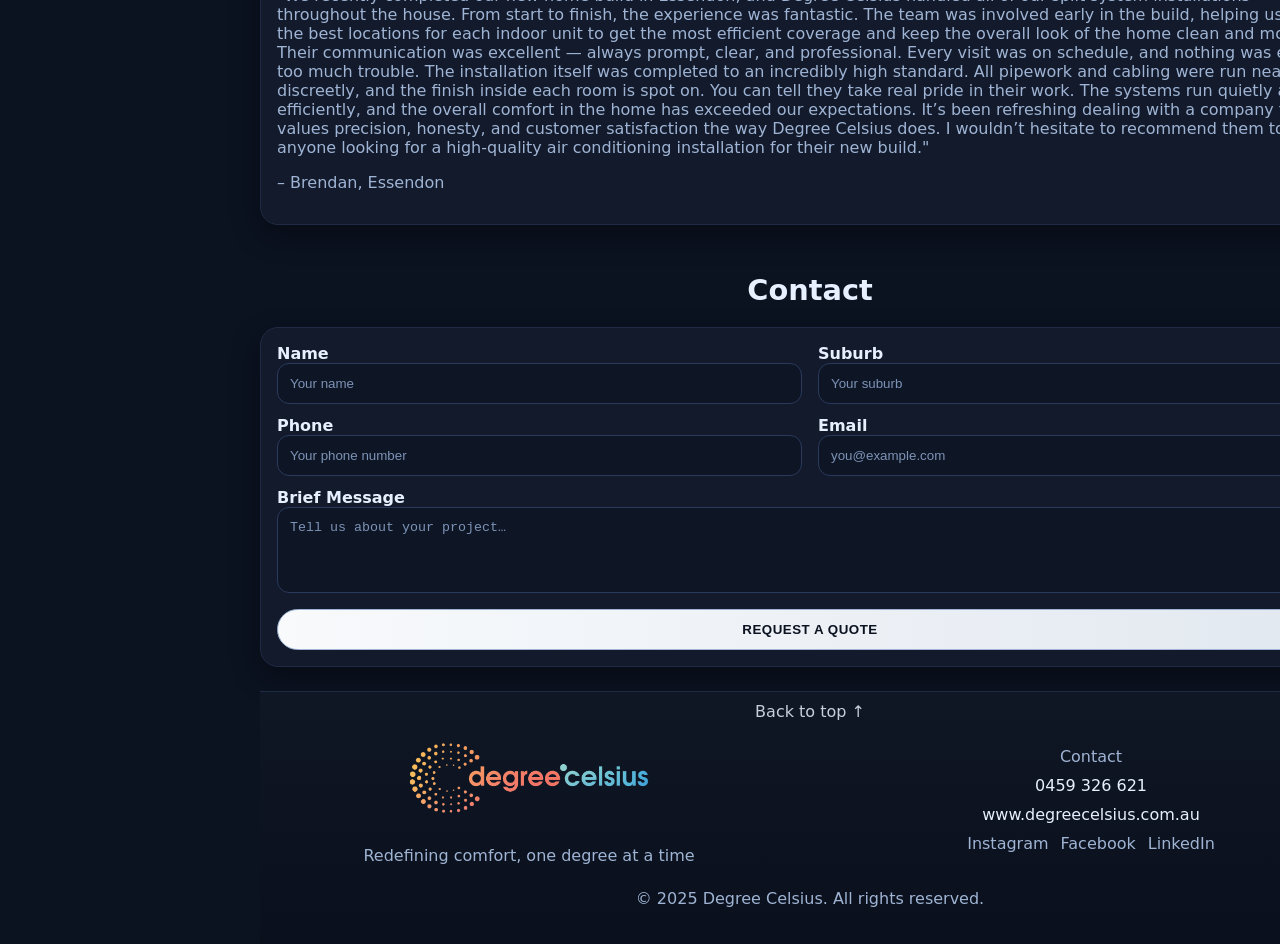
==== commit 16ddfdf6: "Update video preview and reviews" ====
--- a/index.html
+++ b/index.html
@@ -235,9 +235,6 @@
 <section id="projects" class="container">
   <div class="section-title">
     <h2>Featured Project</h2>
-    <p class="small muted" style="text-align:center;margin-top:6px;">
-      Project highlight video (not necessarily linked to reviews below)
-    </p>
   </div>
 
   <div class="dark-card card">
@@ -256,29 +253,28 @@
 <section id="reviews" class="container">
   <div class="section-title">
     <h2>Customer Reviews</h2>
-    <p class="small muted" style="text-align:center;margin-top:6px;">
-      A few words from recent clients across Melbourne.
-    </p>
   </div>
 
   <div class="reviews-list">
     <article class="dark-card card review">
       <h3 style="margin-top:0;">Client Testimonial</h3>
-      <p class="small">"We recently renovated our home in Broadmeadows and decided to go with Degree Celsius for our new ducted air conditioning system with full zoning control — and I couldn’t be happier with the outcome. …"</p>
+      <p class="small">"We recently renovated our home in Broadmeadows and decided to go with Degree Celsius for our new ducted air conditioning system with full zoning control — and I couldn’t be happier with the outcome.
+		From the very first consultation, the team was professional, knowledgeable, and genuinely interested in helping us find the right solution for our home. They took the time to design a system that would work efficiently across all rooms, and the results speak for themselves. Every area of the house now has perfectly even airflow, and the ability to control different zones individually has been a game changer — it’s incredibly convenient and energy efficient.
+		The installation itself was done with real attention to detail. You can tell these guys take pride in their workmanship — everything is neatly finished, and you can’t even tell where they’ve been apart from the quiet hum of the system running perfectly.
+		Degree Celsius kept us updated throughout the process, always arrived on time, and left the place spotless when they were done. It’s rare these days to find a company that delivers on both quality and professionalism, but these guys absolutely do.
+		Highly recommend Degree Celsius to anyone looking for a reliable, high-end heating and cooling installation. Thanks again to the whole team for making our renovation even better than we imagined."</p>
       <p class="small" style="margin-top:6px">– James, Broadmeadows</p>
     </article>
 
     <article class="dark-card card review">
       <h3 style="margin-top:0;">Client Testimonial</h3>
-      <p class="small">"Add your next review here…"</p>
-      <p class="small" style="margin-top:6px">– Name, Suburb</p>
+      <p class="small">"We recently completed our new home build in Essendon, and Degree Celsius handled all of our split system installations throughout the house. From start to finish, the experience was fantastic.
+		The team was involved early in the build, helping us plan the best locations for each indoor unit to get the most efficient coverage and keep the overall look of the home clean and modern. Their communication was excellent — always prompt, clear, and professional. Every visit was on schedule, and nothing was ever too much trouble.
+		The installation itself was completed to an incredibly high standard. All pipework and cabling were run neatly and discreetly, and the finish inside each room is spot on. You can tell they take real pride in their work. The systems run quietly and efficiently, and the overall comfort in the home has exceeded our expectations.
+		It’s been refreshing dealing with a company that values precision, honesty, and customer satisfaction the way Degree Celsius does. I wouldn’t hesitate to recommend them to anyone looking for a high-quality air conditioning installation for their new build."</p>
+      <p class="small" style="margin-top:6px">– Brendan, Essendon</p>
     </article>
 
-    <article class="dark-card card review">
-      <h3 style="margin-top:0;">Client Testimonial</h3>
-      <p class="small">"Add your next review here…"</p>
-      <p class="small" style="margin-top:6px">– Name, Suburb</p>
-    </article>
   </div>
 </section>
 
@@ -286,6 +282,9 @@
 
       <!-- Contact Form Section -->
       <section class="container" id="contact">
+	      <div class="section-title">
+			<h2>Contact</h2>
+		  </div>
         <form class="dark-card" action="https://formspree.io/f/myzlzorr" method="POST">
           <div class="grid-2">
             <div>
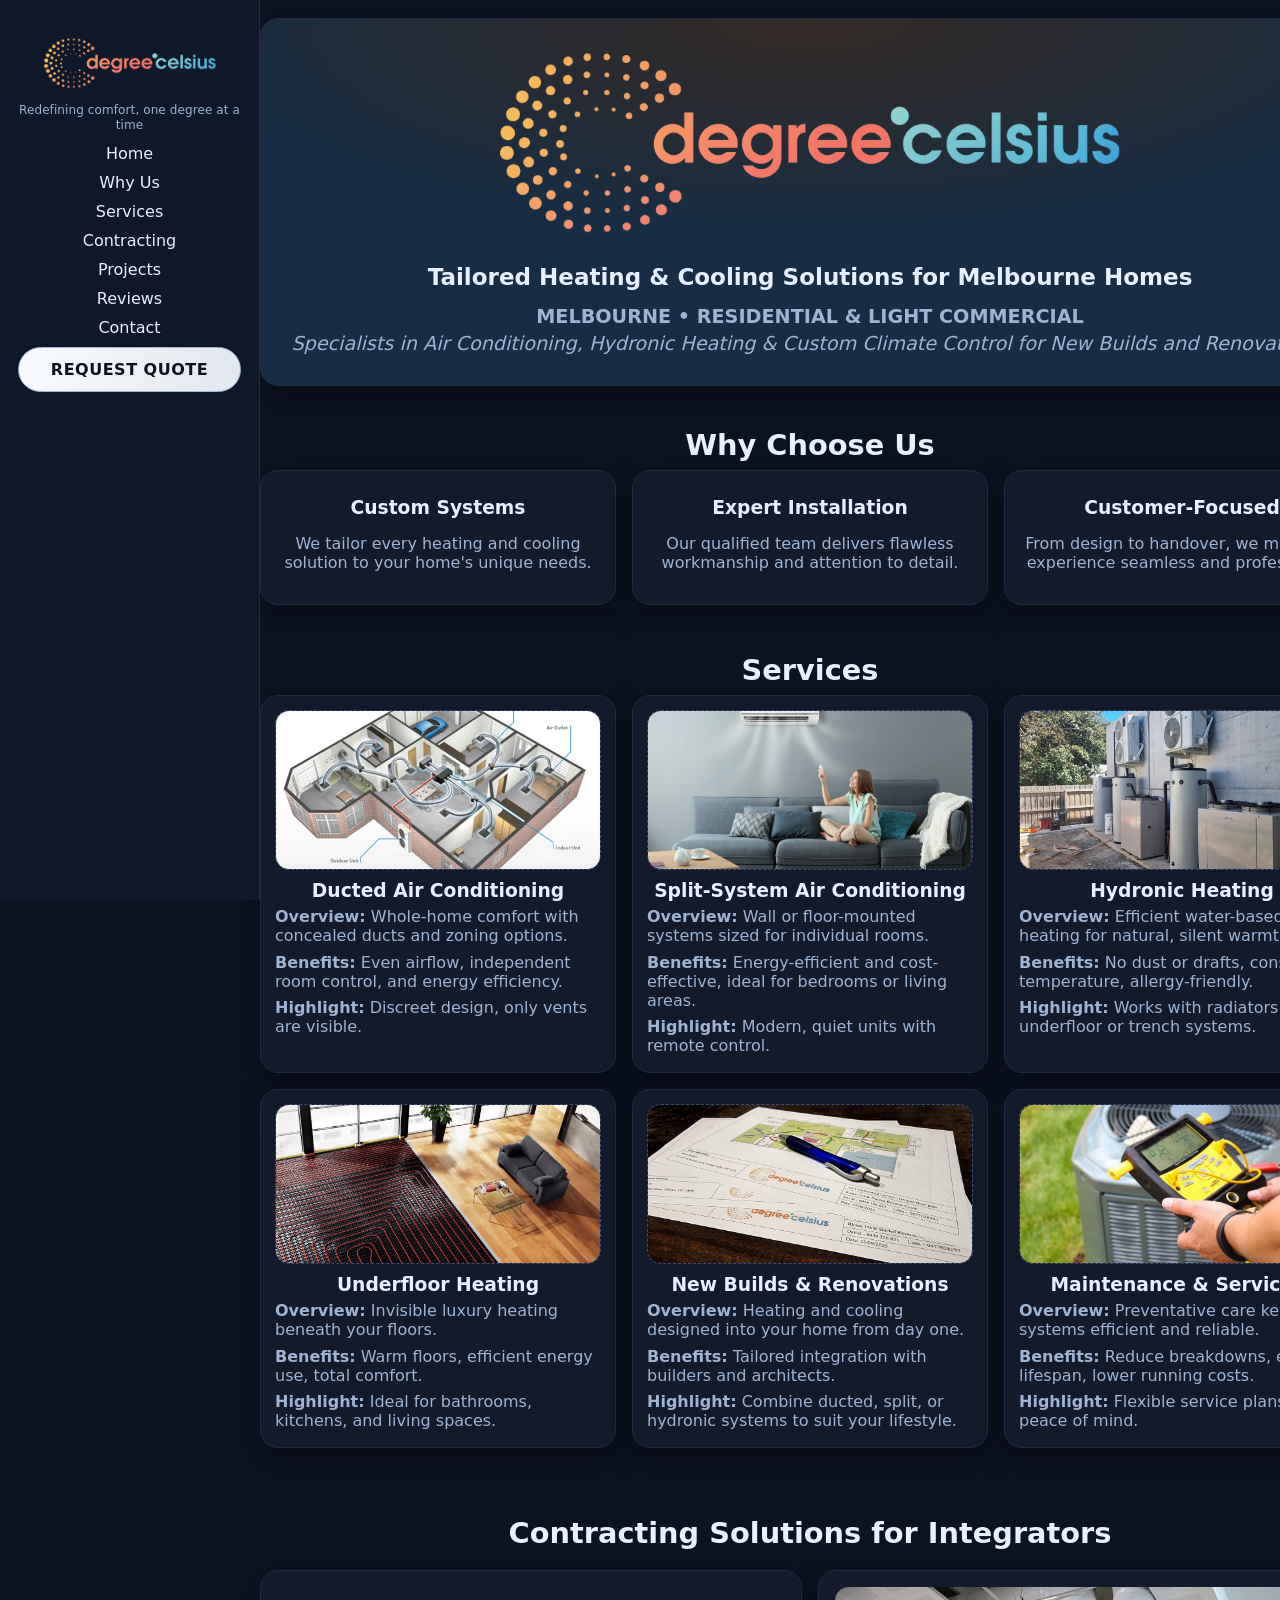
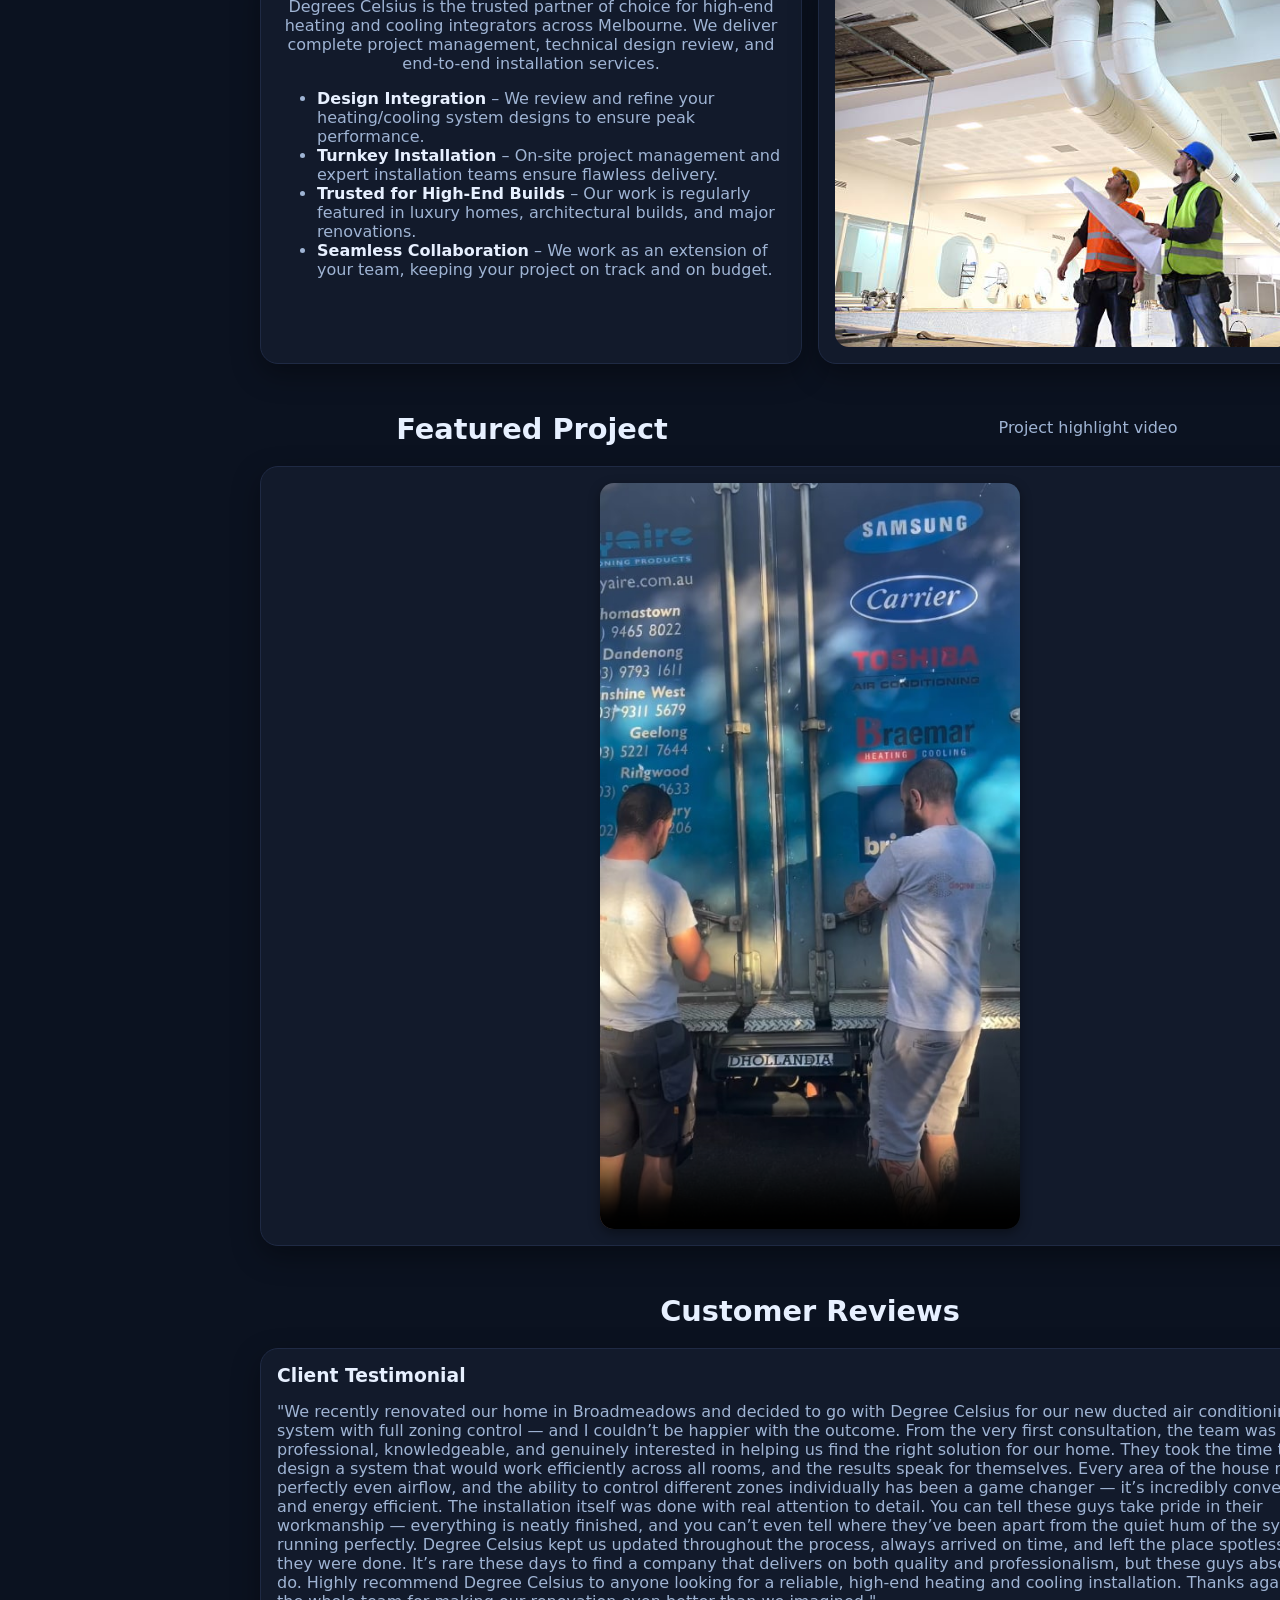
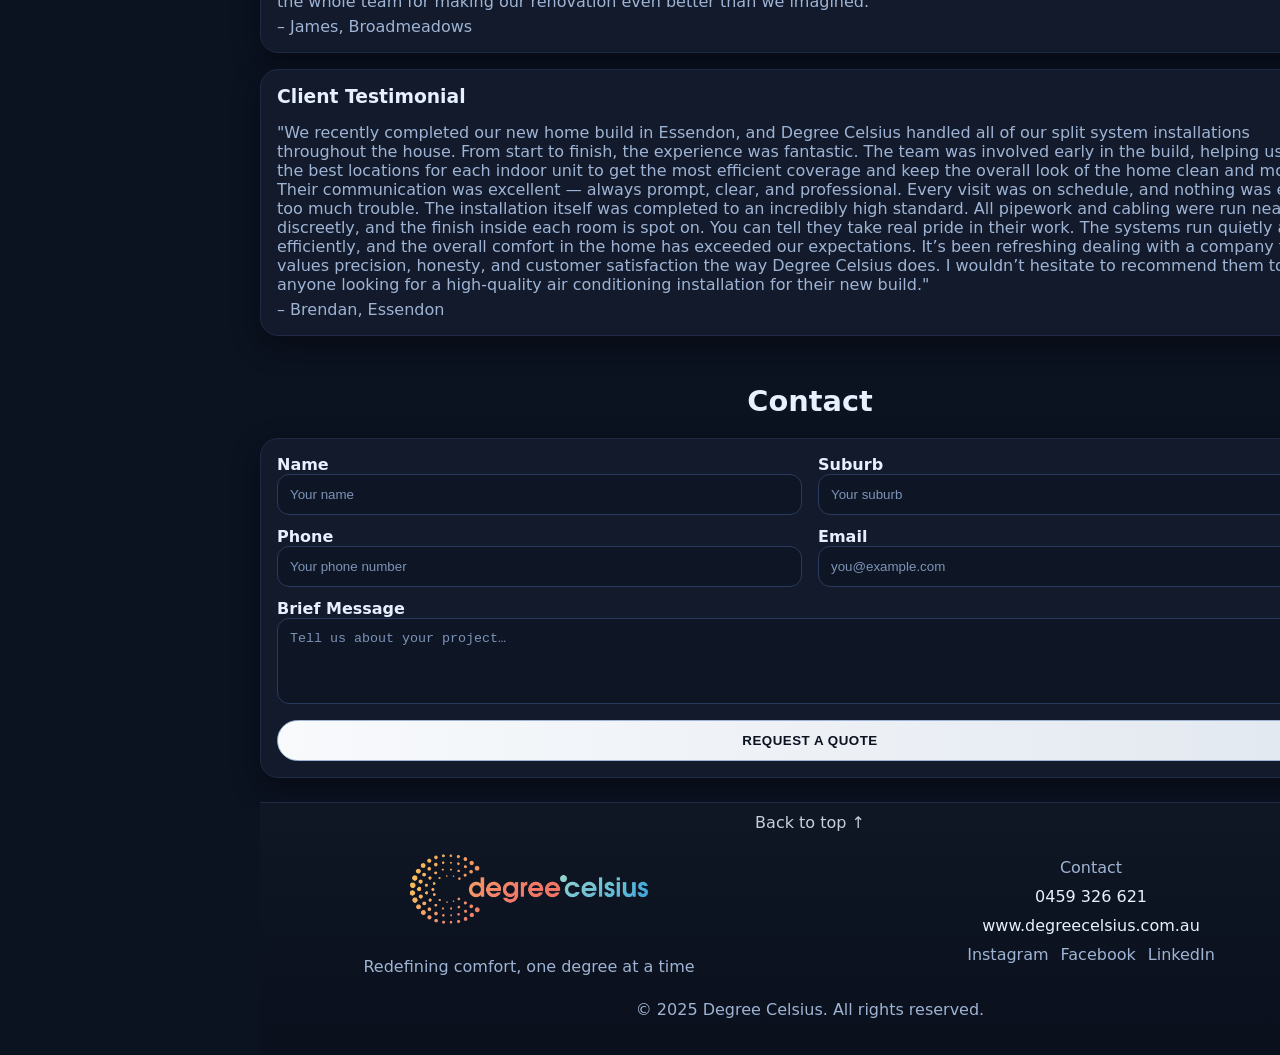
==== commit 7e72dce7: "update css" ====
--- a/index.html
+++ b/index.html
@@ -93,9 +93,9 @@
         <a href="#hero">Home</a>
         <a href="#why">Why Us</a>
         <a href="#services">Services</a>
+		<a href="#contracting">Contracting</a>
         <a href="#projects">Projects</a>
 		<a href="#reviews">Reviews</a>
-        <a href="#contracting">Contracting</a>
         <a href="#contact">Contact</a>
         <a class="cta" href="#contact">Request Quote</a>
       </nav>
@@ -235,19 +235,24 @@
 <section id="projects" class="container">
   <div class="section-title">
     <h2>Featured Project</h2>
-  </div>
-
-  <div class="dark-card card">
-    <div class="project-video">
-      <video controls playsinline width="100%" poster="assets/videos/project-video-preview.jpg">
+    <p class="small muted" style="text-align:center;margin-top:6px;">
+      Project highlight video
+    </p>
+  </div>
+
+  <div class="dark-card card project-video-card">
+    <div class="portrait-video-wrapper">
+      <video
+        controls
+        playsinline
+        poster="assets/videos/project-video-preview.jpg"
+      >
         <source src="assets/videos/project-video.mp4" type="video/mp4" />
         Your browser does not support the video tag.
       </video>
     </div>
   </div>
 </section>
-
-
 
 <!-- Customer Reviews Section -->
 <section id="reviews" class="container">
--- a/assets/css/styles.css
+++ b/assets/css/styles.css
@@ -1,4 +1,3 @@
-
 :root {
   --bg: #0b1220; --panel: #0f172a; --card: #121a2b;
   --ink: #e7f0ff; --muted: #9fb4d4; --line: #1f2a44;
@@ -6,6 +5,7 @@
   --grad: linear-gradient(90deg, var(--warm), var(--hot), var(--cool));
   --shadow: 0 10px 28px rgba(0,0,0,.35); --radius: 18px;
 }
+
 * { box-sizing: border-box; }
 html,body { margin:0; padding:0; background:var(--bg); color:var(--ink); font-family: system-ui, -apple-system, Segoe UI, Roboto, Helvetica, Arial, sans-serif; }
 a { color: var(--ink); text-decoration: none; }
@@ -15,29 +15,25 @@
 .wrap { display:grid; grid-template-columns:260px 1fr; min-height:100vh; }
 .sidebar { background:var(--panel); border-right:1px solid var(--line); position:sticky; top:0; height:100vh; padding:18px; }
 .sidebar .brand { font-weight:800; letter-spacing:.1px; margin-bottom:12px; }
-.sidebar nav { display:grid; gap:10px; }
-.sidebar .cta { display:block; margin-top:12px; background:var(--grad); color:#fff; padding:10px 14px; border-radius:999px; font-weight:800; text-align:center; box-shadow:var(--shadow);}
-/* Center links inside the sidebar */
-.sidebar nav{ 
-  justify-items: center;          /* centers grid children */
-}
+.sidebar nav { display:grid; gap:10px; justify-items:center; }
 .sidebar nav a{
-  display:block; 
-  width:100%;                     /* full-width click area */
-  text-align:center;              /* center the text */
+  display:block;
+  width:100%;
+  text-align:center;
 }
 
 main section { padding:24px 0; }
 .dark-card { background:var(--card); border:1px solid var(--line); border-radius:var(--radius); box-shadow:var(--shadow); }
 .hero-card { background: radial-gradient(60% 60% at 50% 0, rgba(255,138,0,.15), rgba(51,181,255,.12)), var(--card); border:1px solid var(--line); border-radius:var(--radius); box-shadow:var(--shadow); padding:18px; }
+
 .grid-2 { display:grid; grid-template-columns:1fr 1fr; gap:16px; }
 .grid-3 { display:grid; grid-template-columns:repeat(3,1fr); gap:16px; }
+
 h1 { font-size: clamp(1.6rem, 2rem + .6vw, 2.6rem); margin:0 0 8px; }
 h2 { font-size: clamp(1.2rem, 1.4rem + .5vw, 2rem); margin:0 0 8px; }
 h3 { margin:10px 0 6px; }
 .small, .muted { color:var(--muted); }
 
-/* --- Center all section headings and subheadings --- */
 .container > h2,
 .container > h3,
 .section-title h2,
@@ -48,52 +44,51 @@
 
 .cards { display:grid; grid-template-columns:repeat(3,1fr); gap:16px; }
 .card { padding:16px; }
+
+/* Keep your section title layout but your headings are centered anyway */
 .section-title { display:flex; align-items:center; justify-content:space-between; gap:12px; margin-bottom:12px; }
-
-/* --- Minimal bright button (no glow) --- */
+.section-title > * { width:100%; } /* makes centered headings behave better */
+
 .btn,
 .sidebar .cta {
-  background: linear-gradient(90deg, #f8fafc, #e2e8f0); /* soft white-grey gradient */
-  color: #0b1220;                /* dark navy text for contrast */
+  background: linear-gradient(90deg, #f8fafc, #e2e8f0);
+  color: #0b1220;
   font-weight: 800;
   text-transform: uppercase;
   letter-spacing: 0.5px;
   padding: 12px 20px;
   border-radius: 999px;
-  border: 1px solid #9fb4d4;     /* faint outline for definition */
+  border: 1px solid #9fb4d4;
   cursor: pointer;
   transition: background 0.25s ease-in-out, color 0.25s ease-in-out;
-}
-
-/* Hover / focus state */
+  display:inline-block;
+  text-align:center;
+}
+
 .btn:hover,
 .btn:focus,
 .sidebar .cta:hover,
 .sidebar .cta:focus {
-  background: linear-gradient(90deg, #e2e8f0, #cbd5e1); /* slightly darker grey-blue */
-  color: #000;  /* deeper text color on hover */
-}
-
-
+  background: linear-gradient(90deg, #e2e8f0, #cbd5e1);
+  color: #000;
+}
 
 /* --- Logo size overrides --- */
-
-/* Keep the hero logo big and responsive */
 .logo-hero {
   display: block;
   margin: 0 auto 10px;
-  width: clamp(280px, 55vw, 650px); /* stays large on desktop, scales down on mobile */
+  width: clamp(280px, 55vw, 650px);
   height: auto;
   border-radius: 12px;
 }
 
-/* Make the footer logo smaller (override default 44px) */
 .site-footer .logo-row img.logo-footer {
-  width: 250px;      /* smaller logo */
+  width: 250px;
   height: auto;
-  border-radius: 8px; /* remove round circle; use 50% if you want round */
-}
-
+  border-radius: 8px;
+}
+
+/* Services */
 .services { display:grid; grid-template-columns:repeat(3,1fr); gap:16px; }
 .service { padding:14px; }
 .service .svc-img {
@@ -101,209 +96,6 @@
 }
 .service .svc-img img { width:100%; height:100%; object-fit:cover; }
 
-.project { display:grid; grid-template-columns:1.2fr 1fr; gap:16px; }
-.project .project-img { min-height:220px; display:grid; place-items:center; background:linear-gradient(135deg, rgba(255,138,0,.16), rgba(51,181,255,.16)); border:1px dashed #3a4b75; border-radius:14px; }
-
-/* Projects: stack video + testimonial on phones */
-@media (max-width: 768px){
-  #projects .grid-2 { 
-    grid-template-columns: 1fr; 
-  }
-  #projects .grid-2 > .card{
-    height: auto;         /* don't force equal heights on mobile */
-  }
-}
-
-/* Responsive video in Featured Project */
-#projects .project-video { aspect-ratio: 16 / 9; }
-#projects .project-video video{
-  width: 100%;
-  height: 100%;
-  max-height: none;     /* drop the 500px cap */
-  display: block;
-  object-fit: cover;
-  border-radius: 14px;
-}
-
-form { padding:16px; display:grid; gap:12px; }
-label { font-weight:600; }
-input, textarea { width:100%; padding:12px 12px; background:#0e1626; border:1.5px solid #2a3a5d; border-radius:12px; color:var(--ink); outline:none; }
-input::placeholder, textarea::placeholder { color:#7d93b6; }
-input:focus, textarea:focus { border-color:#3aa9ff; box-shadow:0 0 0 3px rgba(58,169,255,.25);}
-
-
-
-.footer { background:var(--panel); color:var(--muted); margin-top:24px; padding:24px 0; border-top:1px solid var(--line);}
-.footer-grid { display:grid; grid-template-columns:1.2fr 1fr 1fr; gap:16px; align-items:center; }
-.footer .logo-row { display:flex; align-items:center; gap:12px; }
-.footer .logo-row img { width:44px; height:44px; border-radius:50%; }
-/* Visual polish */
-.site-footer {
-  border-top: 1px solid var(--line);
-  background: linear-gradient(180deg, rgba(255,255,255,0.02), rgba(0,0,0,0.12)) , var(--bg);
-}
-.footer-grid {
-  display: grid;
-  grid-template-columns: repeat(2, minmax(0, 1fr)); /* 2 even columns */
-  gap: 24px;
-  align-items: start;
-}
-
-.footer-col { min-width: 200px; }
-.footer-title { color: var(--muted); font-weight: 600; margin-bottom: 8px; }
-.footer-brand { font-weight: 800; font-size: 1.1rem; letter-spacing: .2px; }
-.footer-tag { color: var(--muted); margin-top: 6px; }
-
-.footer-links { list-style: none; margin: 0; padding: 0; }
-.footer-links a {
-  color: var(--ink);
-  opacity: .8;
-  text-decoration: none;
-}
-.footer-socials {
-  display: flex;
-  justify-content: center;  /* centers like your contact lines */
-  gap: 12px;
-  flex-wrap: wrap;
-  text-align: center;
-}
-
-.footer-links a:hover, .footer-links a:focus { opacity: 1; text-decoration: underline; }
-
-/* Bottom bar */
-.footer-bar {
-  display: flex; align-items: center; justify-content: space-between;
-  padding: 12px 0 24px;
-  border-top: 1px dashed var(--line);
-  margin-top: 10px;
-}
-.footer-legal { color: var(--muted); display: flex; gap: 12px; flex-wrap: wrap; }
-.back-to-top { color: var(--ink); text-decoration: none; opacity: .75; }
-.back-to-top:hover, .back-to-top:focus { opacity: 1; text-decoration: underline; }
-
-/* Responsive */
-@media (max-width: 960px){
-  .footer-grid { grid-template-columns: 1fr 1fr; }
-}
-@media (max-width: 640px){
-  .footer-grid { grid-template-columns: 1fr; }
-  .footer-bar { flex-direction: column; gap: 8px; align-items: flex-start; }
-}
-/* Stack logo above the text and center it everywhere */
-.logo-row {
-  display: flex;
-  flex-direction: column;
-  align-items: center;
-  gap: 16px;
-  text-align: center;
-}
-
-/* Remove the mobile-only override you had for .logo-row */
-@media (max-width: 640px){
-  /* no special .logo-row rule needed anymore */
-}
-/* put "Back to top" on its own row and right-align it */
-.site-footer .footer-bar{
-  display: flex;
-  justify-content: flex-end; /* pushes the link to the right edge */
-  padding: 8px 0;
-}
-.site-footer .back-to-top{ margin-left: auto; }
-
-/* center the copyright line */
-.site-footer .footer-copy{ 
-  text-align: center; 
-  margin-top: 14px;
-}
-/* Center "Back to top" on its own row */
-.site-footer .footer-bar{
-  display: flex;
-  justify-content: center;   /* center horizontally */
-  padding: 8px 0;
-}
-
-.site-footer .back-to-top{
-  margin-left: 0;            /* undo the right-align */
-  margin-right: 0;
-}
-
-
-
-@media (max-width:960px){
-  .wrap { grid-template-columns:1fr; }
-  .sidebar { position:static; height:auto; }
-  .grid-2 { grid-template-columns:1fr; }
-  .grid-3, .services { grid-template-columns:1fr; }
-  .project { grid-template-columns:1fr; }
-}
-
-.hero-card {
-  text-align: center;
-}
-
-
-
-.hero-text {
-  display: flex;
-  flex-direction: column;
-  justify-content: center;
-  font-size: 1.2em;
-  line-height: 1.4em;
-}
-.hero-text .line1 {
-  font-weight: bold;
-}
-.hero-text .line2 {
-  font-style: italic;
-}
-
-.hero .logo {
-  display: inline-block;
-  background: var(--card);
-  padding: 24px 32px;
-  border-radius: 20px;   /* filleted corners */
-  box-shadow: var(--shadow);
-}
-.hero .logo img {
-  display: block;
-  max-width: 100%;
-  height: auto;
-}
-
-
-.logo-deg { color: #f26b5e; }       /* warm coral/orange */
-.logo-symbol { color: #ff8a65; }    /* degree dot */
-.logo-cel { color: #4db6e2; }       /* cool blue */
-.brand .logo-tagline {
-  font-weight: 500;
-  font-size: 0.9rem;
-  color: #9bb4d1;
-  margin-top: 2px;
-}
-
-
-.brand {
-  text-align: center;
-  margin: 1rem 0;
-}
-.brand .logo-deg,
-.brand .logo-symbol,
-.brand .logo-cel {
-  font-size: 2rem;       /* enlarge main brand */
-  font-weight: 800;
-}
-.brand .logo-tagline {
-  display: block;
-  font-weight: 400;
-  font-size: 0.75rem;    /* smaller tagline */
-  color: #9bb4d1;
-  margin-top: 4px;
-  white-space: normal;
-  line-height: 1.2;
-}
-
-
-/* Services OBH styling */
 .service p.muted{margin:.45rem 0 0;}
 .service p.muted:first-of-type{margin-top:.25rem;}
 .service p.muted .svc-label{
@@ -312,100 +104,113 @@
   letter-spacing:.02em;
   margin-right:.25rem;
 }
-/* tighten card spacing so 3 lines fit nicely */
 .services .service.dark-card{padding-bottom:1.1rem;}
 
-/* --- Integrator image fix --- */
+/* Contracting */
 .integrator-img {
   height: 100%;
   border-radius: 14px;
   overflow: hidden;
 }
-
 .integrator-img img {
   width: 100%;
   height: 100%;
   object-fit: cover;
   display: block;
 }
-
-/* Only target the second (right-hand) card in the Contracting section */
 #contracting .grid-2 > .card:last-child {
   display: flex;
 }
 
-
-.project-video video {
-  border-radius: 12px;
+/* =========================================================
+   Featured Project (Portrait Video) — NEW
+   Requires:
+   <div class="dark-card card project-video-card">
+     <div class="portrait-video-wrapper">
+       <video>...</video>
+     </div>
+   </div>
+   ========================================================= */
+#projects .project-video-card{
+  display:flex;
+  justify-content:center;
+}
+
+#projects .portrait-video-wrapper{
+  width:100%;
+  max-width:420px;      /* tweak 360–520 to taste */
+  aspect-ratio: 9 / 16;
+}
+
+#projects .portrait-video-wrapper video{
+  width:100%;
+  height:100%;
+  display:block;
+  border-radius:14px;
+  object-fit:cover;
   box-shadow: 0 4px 12px rgba(0,0,0,0.4);
-  max-height: 500px;
-  object-fit: cover;
-}
-
-.hero-logo {
-  display: block;
-  margin: 0 auto 18px;
-  max-width: 280px;
-  height: auto;
-}
-/* Center the "Back to top" link */
+}
+
+/* Reviews: full width stacked */
+.reviews-list{
+  display:grid;
+  gap:16px;
+}
+.review p { margin-bottom: 0; }
+
+/* Forms */
+form { padding:16px; display:grid; gap:12px; }
+label { font-weight:600; }
+input, textarea { width:100%; padding:12px 12px; background:#0e1626; border:1.5px solid #2a3a5d; border-radius:12px; color:var(--ink); outline:none; }
+input::placeholder, textarea::placeholder { color:#7d93b6; }
+input:focus, textarea:focus { border-color:#3aa9ff; box-shadow:0 0 0 3px rgba(58,169,255,.25); }
+
+/* Footer */
+.site-footer {
+  border-top: 1px solid var(--line);
+  background: linear-gradient(180deg, rgba(255,255,255,0.02), rgba(0,0,0,0.12)) , var(--bg);
+  padding-bottom: 36px;
+}
+
+.footer-grid {
+  display: grid;
+  grid-template-columns: repeat(2, minmax(0, 1fr));
+  gap: 24px;
+  align-items: start;
+}
+
+.footer-socials {
+  display: flex;
+  justify-content: center;
+  gap: 12px;
+  flex-wrap: wrap;
+  text-align: center;
+}
+
 .footer-top{
   display:flex;
-  justify-content:center;   /* centers horizontally */
-  padding: 10px 0 16px;     /* adds a little air above the main footer */
+  justify-content:center;
+  padding: 10px 0 16px;
 }
 .footer-top .back-to-top{
   opacity:.85;
   text-align:center;
 }
 
-/* Extra breathing room below the legal line */
-.site-footer{
-  padding-bottom: 36px;     /* space inside the footer at the very bottom */
-}
-
-/* (optional) tighten/space the copyright row itself */
 .footer-copy{
   text-align:center;
   margin-top: 14px;
 }
-/* Keep Featured Project as two columns on tablets/desktops */
-#projects .grid-2 { 
-  grid-template-columns: 1.2fr 1fr;  /* video left, testimonial right */
-  align-items: start;
-}
-
-/* Only stack on small phones */
-@media (max-width: 720px){
-  #projects .grid-2 { grid-template-columns: 1fr; }
-}
-
-/* Featured Project: equal-height two-column cards */
-#projects .grid-2{
-  grid-template-columns: 1.2fr 1fr;   /* keep your left/right ratio */
-  align-items: stretch;                /* stretch items to same row height */
-}
-
-#projects .grid-2 > .card{
-  height: 100%;                        /* fill the grid area height */
-  display: flex;                       /* keeps inner spacing tidy */
+
+/* Stack logo above text and center */
+.logo-row {
+  display: flex;
   flex-direction: column;
-}
-
-/* Keep the video tidy & consistent */
-#projects .project-video{ aspect-ratio: 16 / 9; }  /* consistent video height */
-#projects .project-video video{
-  width: 100%;
-  height: 100%;
-  object-fit: cover;                    /* optional: crops if needed */
-  border-radius: 14px;                  /* match your inner rounding */
-}
-
-/* Stack on small screens (no equal-height needed) */
-@media (max-width: 720px){
-  #projects .grid-2{ grid-template-columns: 1fr; }
-  #projects .grid-2 > .card{ height: auto; }
-}
+  align-items: center;
+  gap: 16px;
+  text-align: center;
+}
+
 /* Make the bold lead-in text in list items white */
 .card li b,
 .card li strong {
@@ -413,5 +218,48 @@
   font-weight: 700;
 }
 
-
-
+/* Hero alignment */
+.hero-card { text-align:center; }
+.hero-text {
+  display: flex;
+  flex-direction: column;
+  justify-content: center;
+  font-size: 1.2em;
+  line-height: 1.4em;
+}
+.hero-text .line1 { font-weight: bold; }
+.hero-text .line2 { font-style: italic; }
+
+/* Brand styling (sidebar tagline etc.) */
+.brand { text-align: center; margin: 1rem 0; }
+.brand .logo-deg,
+.brand .logo-symbol,
+.brand .logo-cel {
+  font-size: 2rem;
+  font-weight: 800;
+}
+.brand .logo-tagline {
+  display: block;
+  font-weight: 400;
+  font-size: 0.75rem;
+  color: #9bb4d1;
+  margin-top: 4px;
+  white-space: normal;
+  line-height: 1.2;
+}
+
+.logo-deg { color: #f26b5e; }
+.logo-symbol { color: #ff8a65; }
+.logo-cel { color: #4db6e2; }
+
+/* Responsive */
+@media (max-width:960px){
+  .wrap { grid-template-columns:1fr; }
+  .sidebar { position:static; height:auto; }
+  .grid-2 { grid-template-columns:1fr; }
+  .grid-3, .services { grid-template-columns:1fr; }
+  .footer-grid { grid-template-columns: 1fr 1fr; }
+}
+@media (max-width:640px){
+  .footer-grid { grid-template-columns: 1fr; }
+}
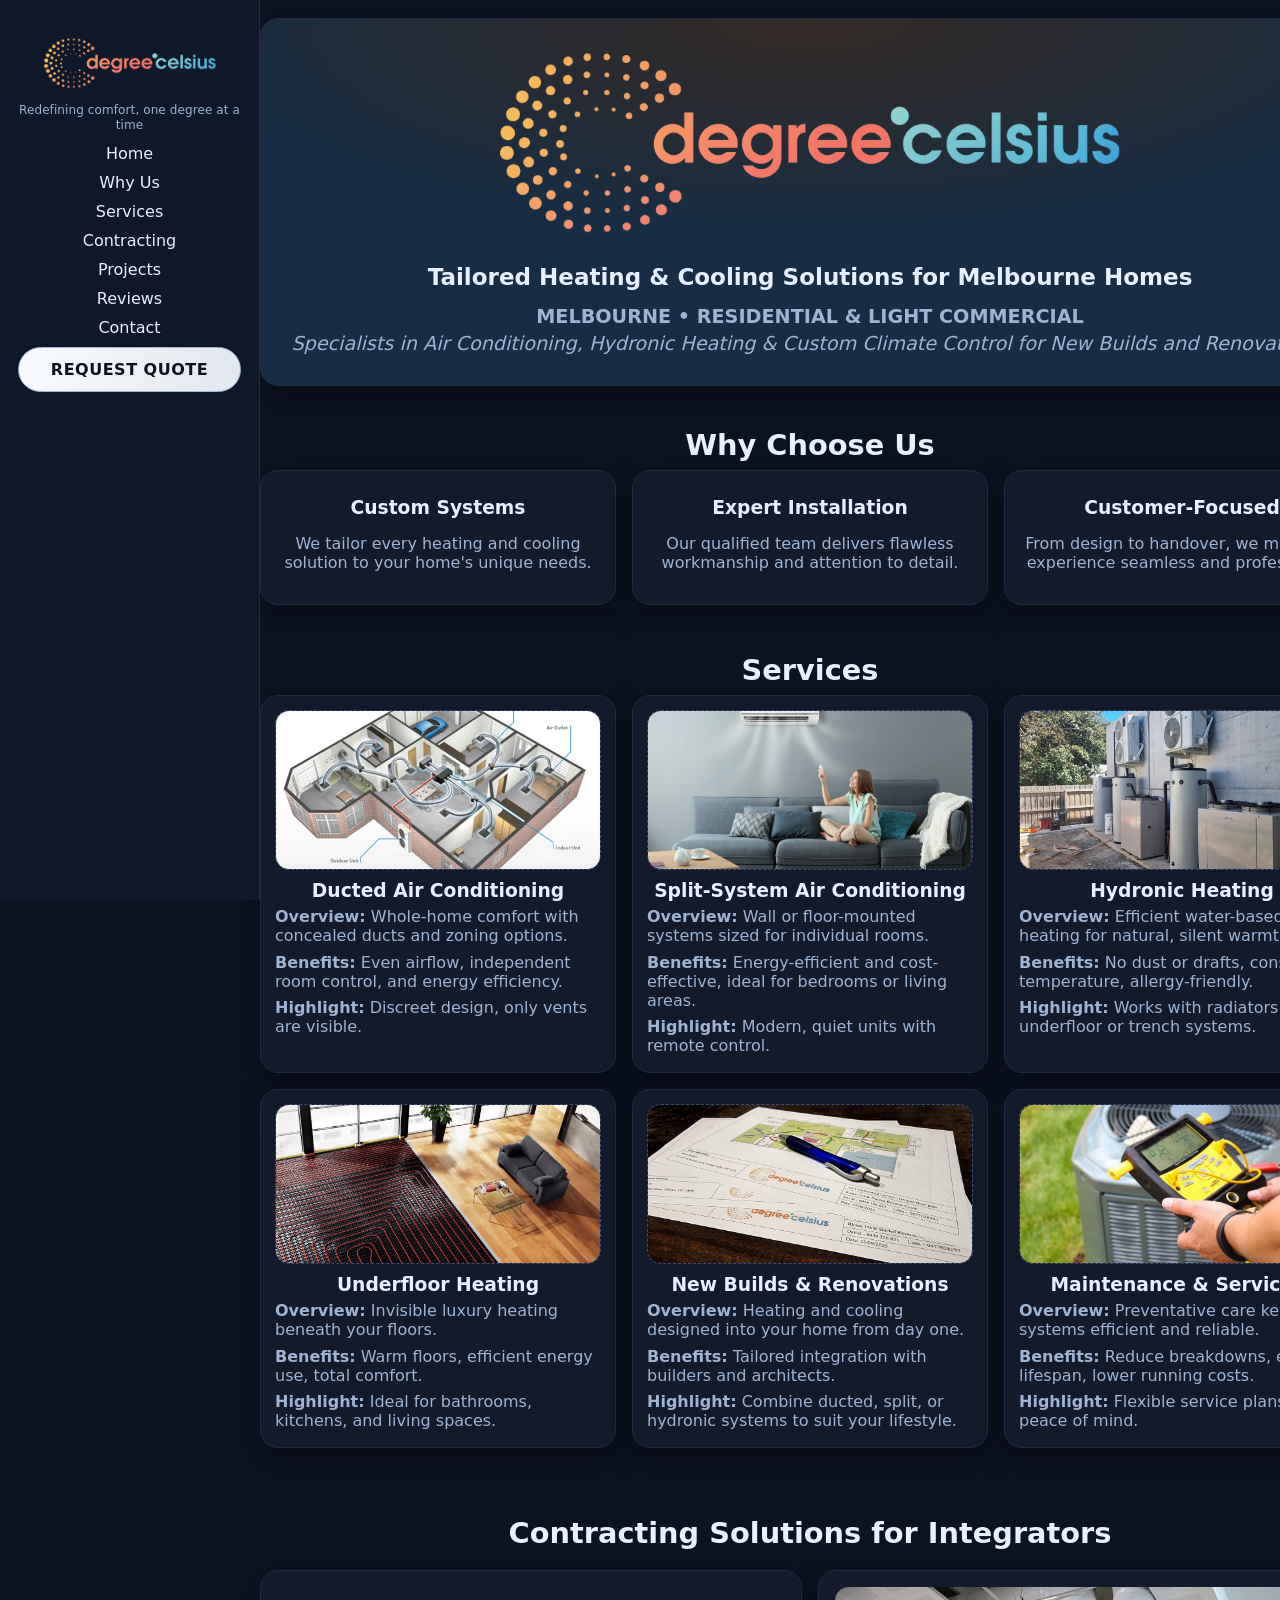
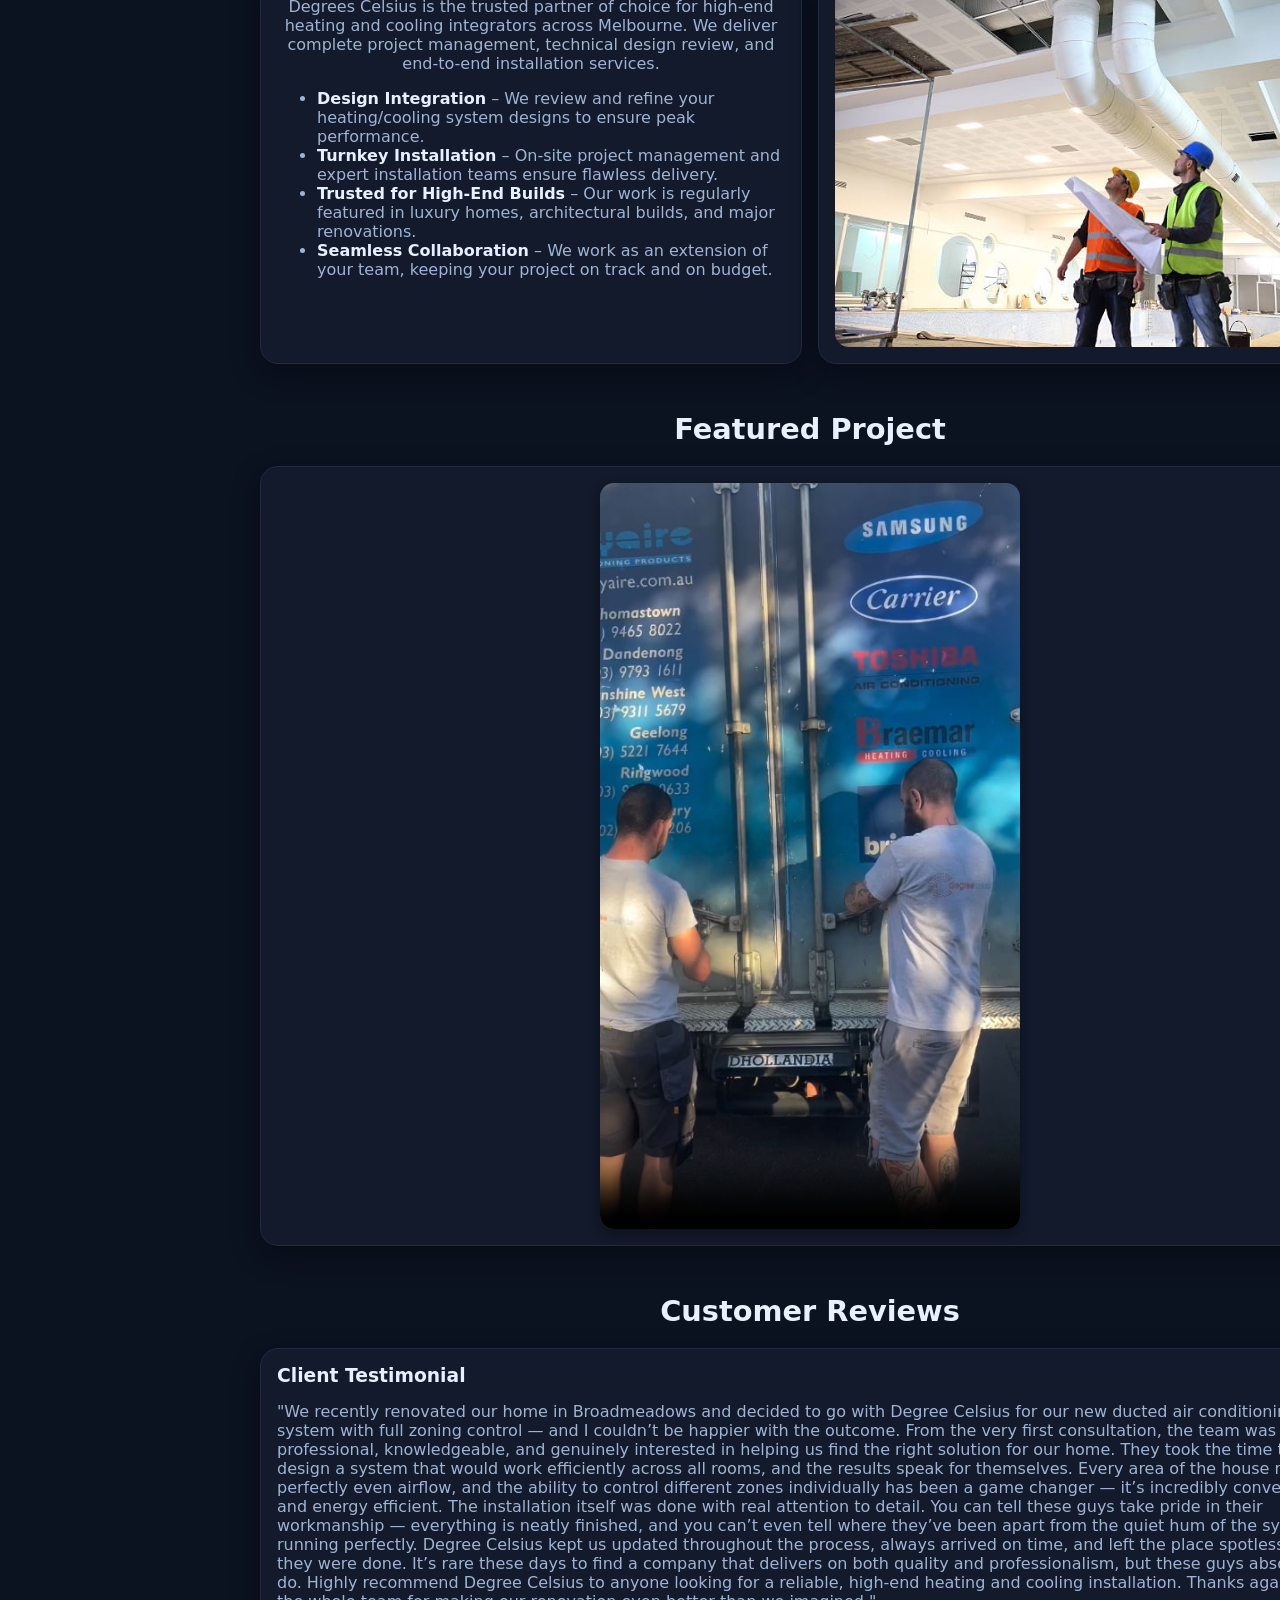
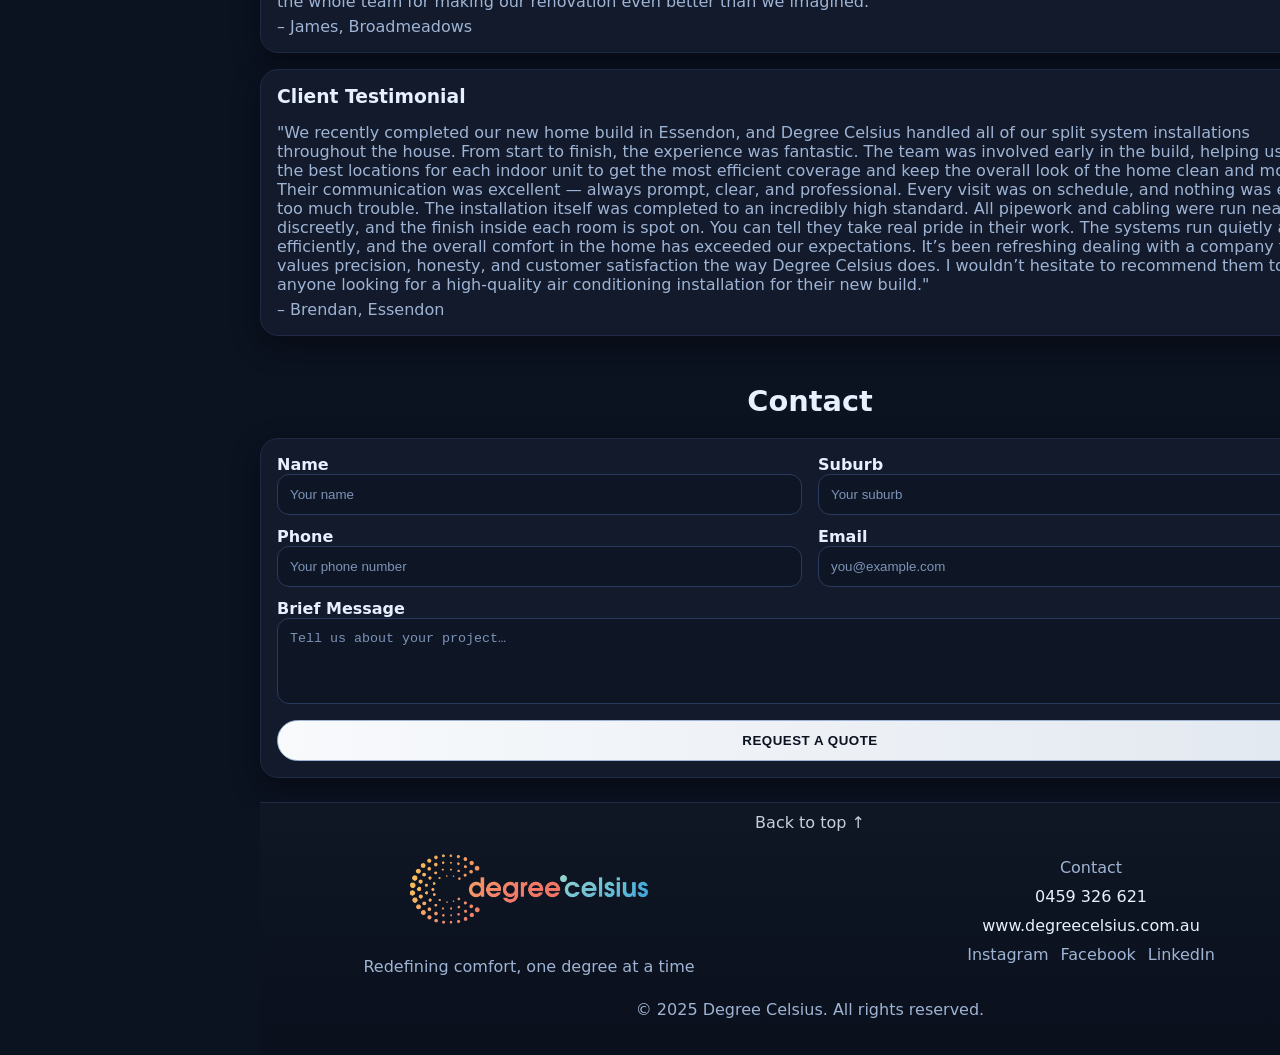
==== commit d781d050: "Update index.html" ====
--- a/index.html
+++ b/index.html
@@ -235,9 +235,6 @@
 <section id="projects" class="container">
   <div class="section-title">
     <h2>Featured Project</h2>
-    <p class="small muted" style="text-align:center;margin-top:6px;">
-      Project highlight video
-    </p>
   </div>
 
   <div class="dark-card card project-video-card">
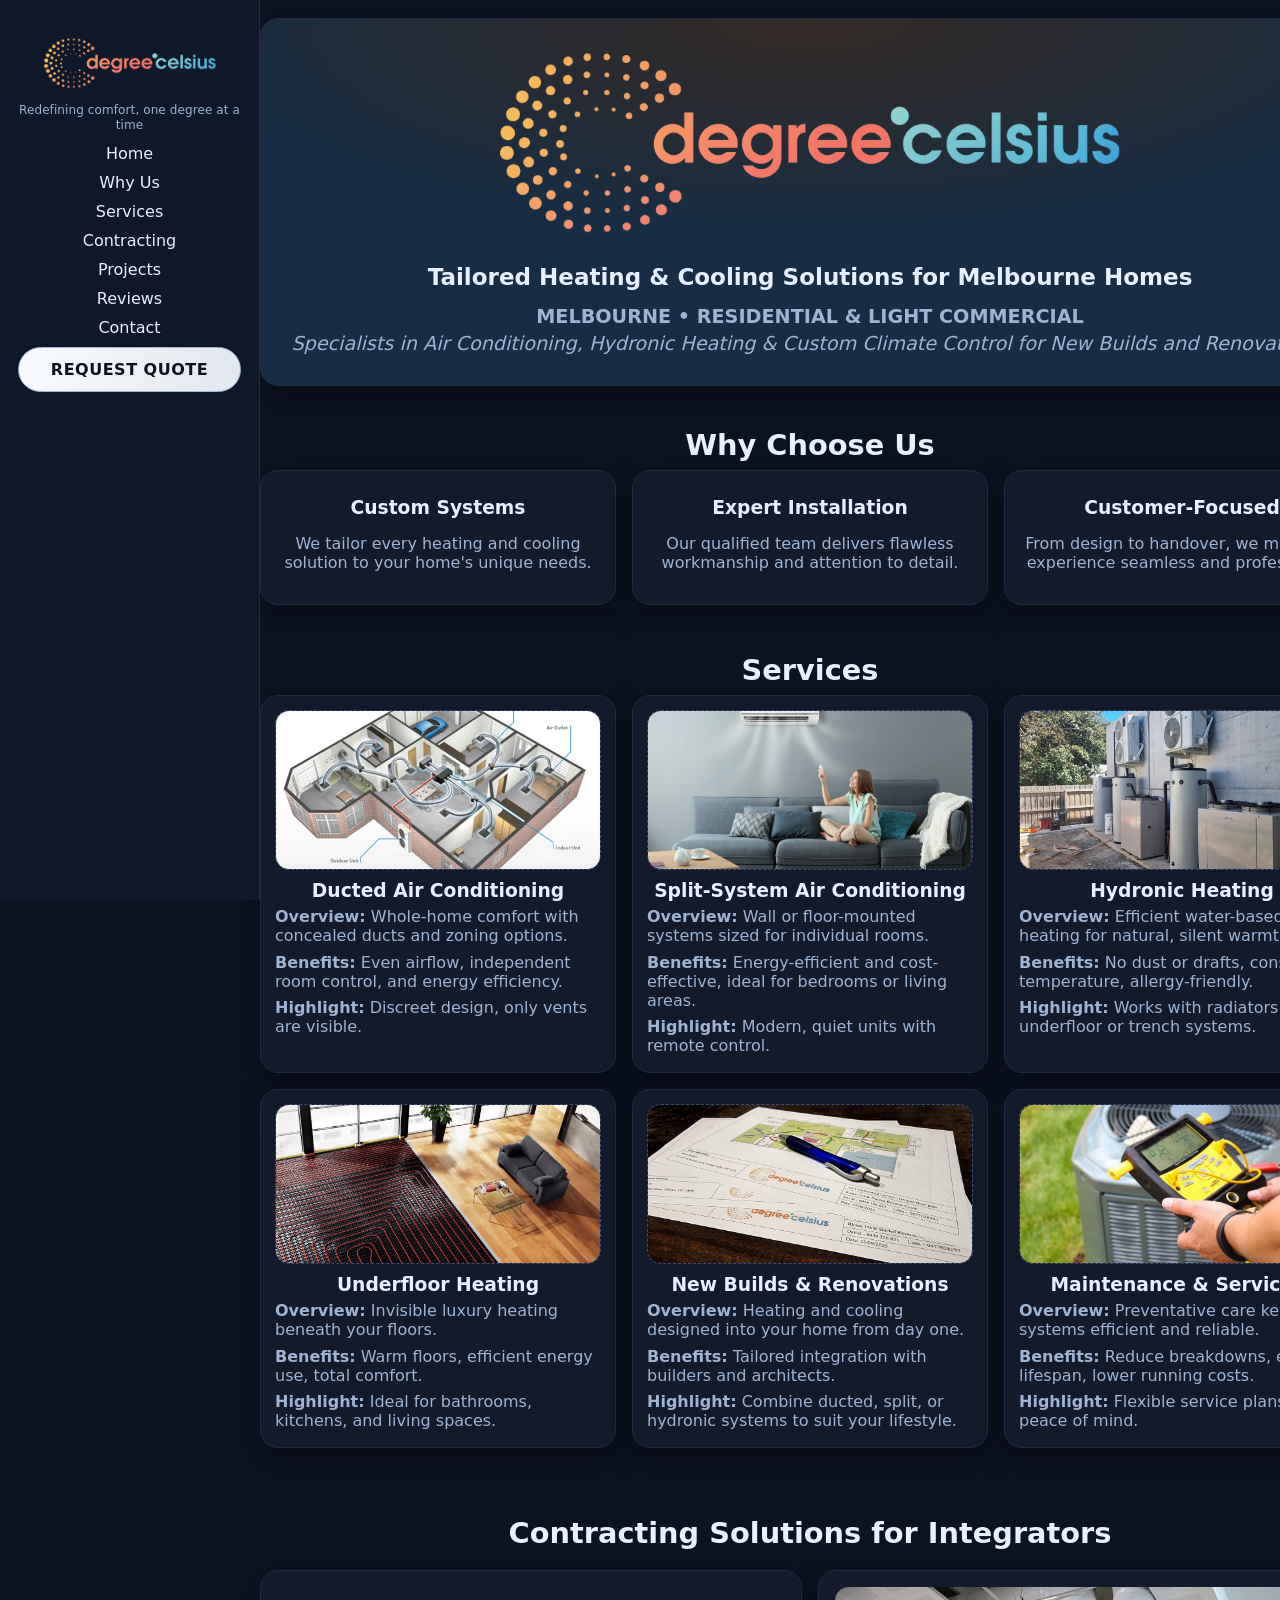
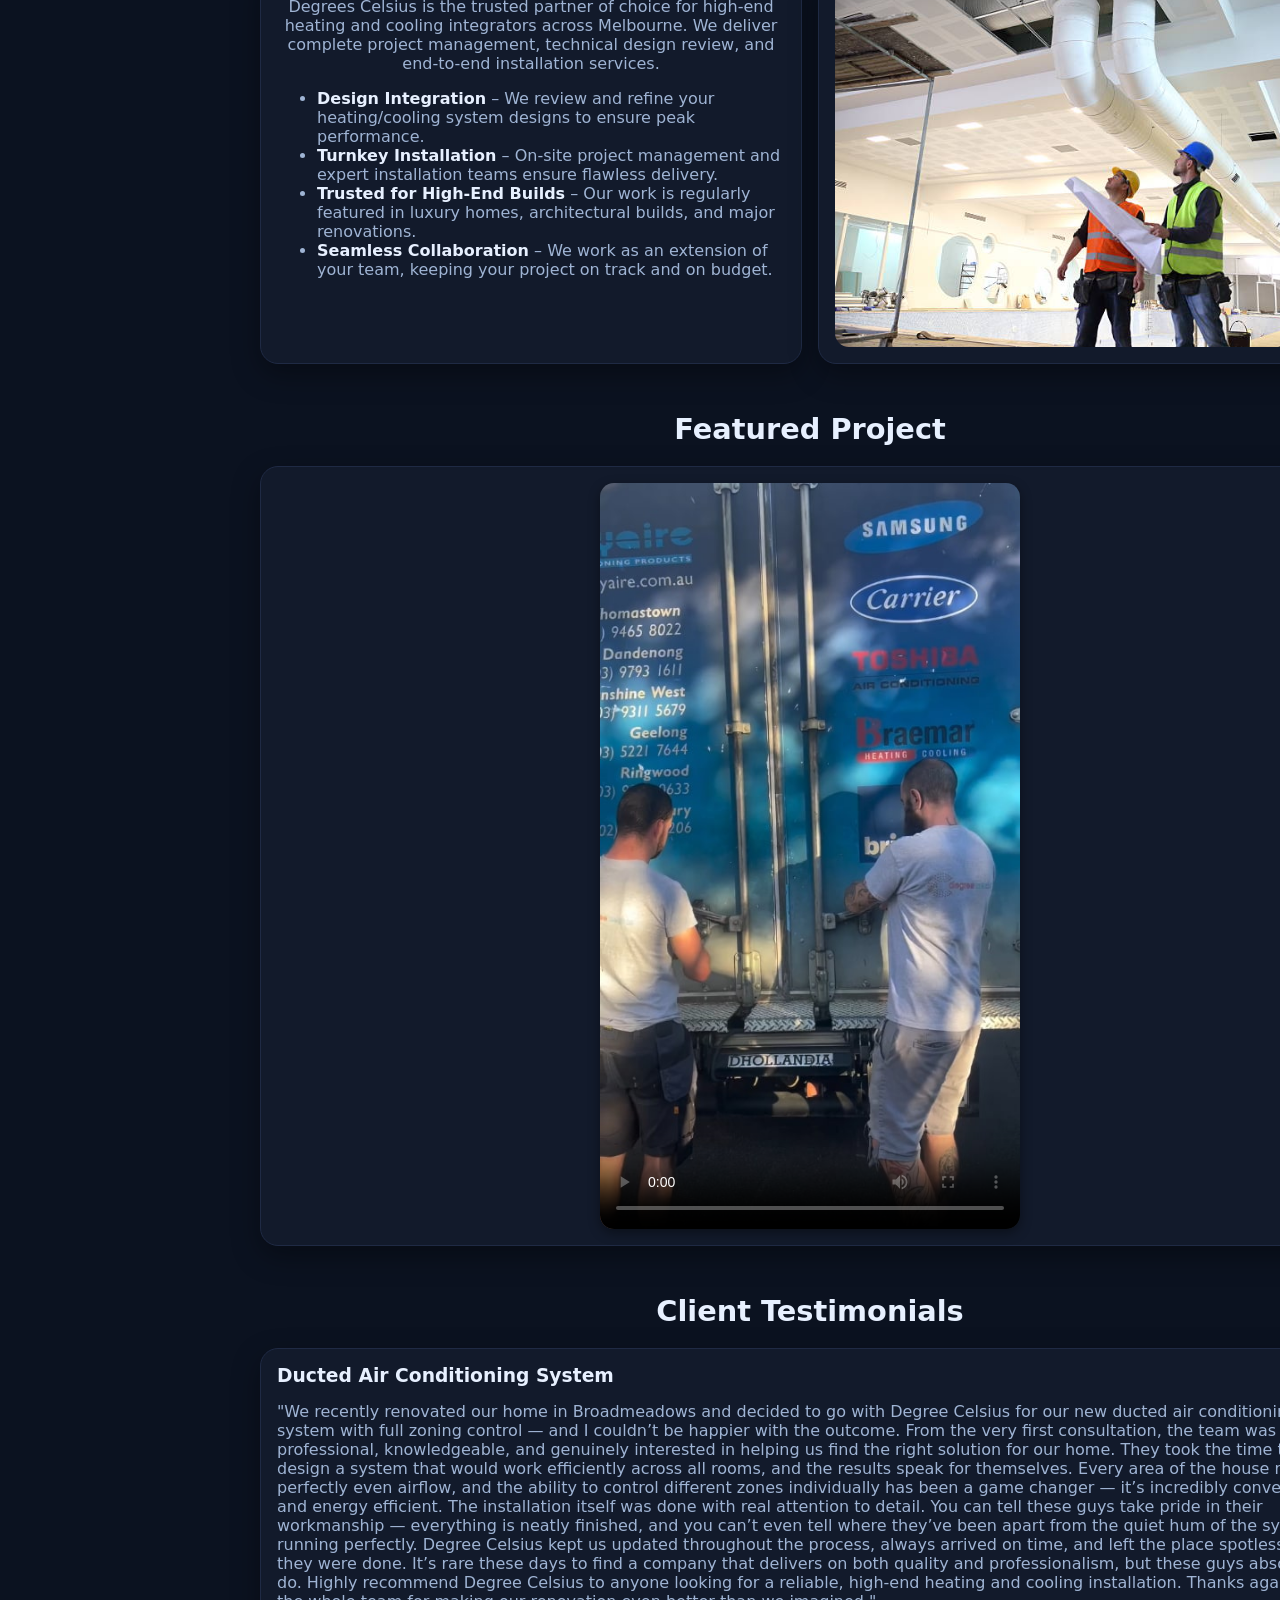
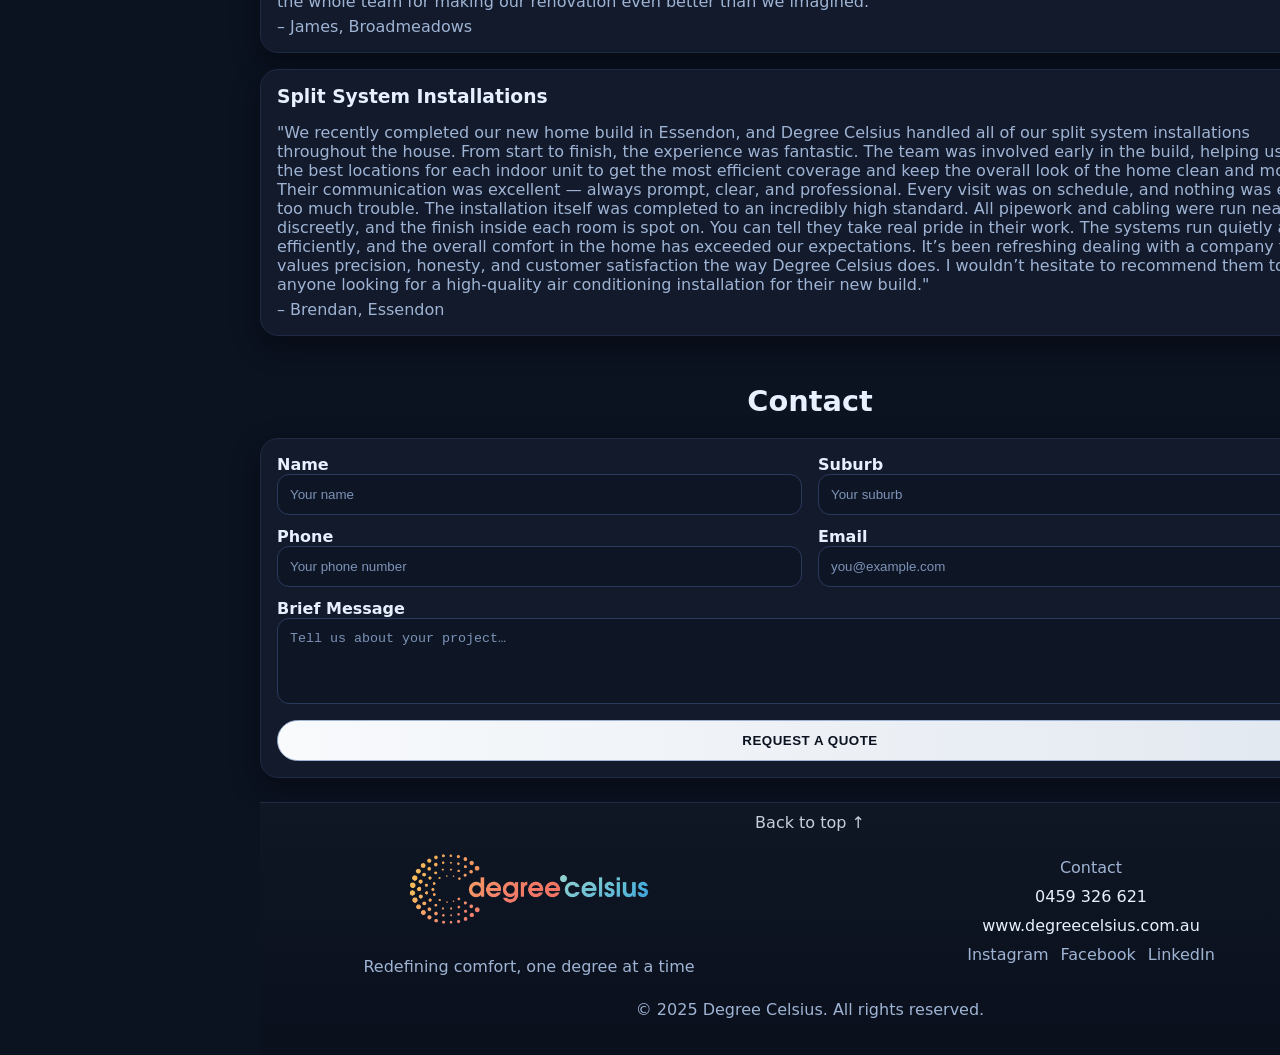
==== commit 8e1ed469: "Update index.html" ====
--- a/index.html
+++ b/index.html
@@ -254,12 +254,12 @@
 <!-- Customer Reviews Section -->
 <section id="reviews" class="container">
   <div class="section-title">
-    <h2>Customer Reviews</h2>
+    <h2>Client Testimonials</h2>
   </div>
 
   <div class="reviews-list">
     <article class="dark-card card review">
-      <h3 style="margin-top:0;">Client Testimonial</h3>
+      <h3 style="margin-top:0;">Ducted Air Conditioning System</h3>
       <p class="small">"We recently renovated our home in Broadmeadows and decided to go with Degree Celsius for our new ducted air conditioning system with full zoning control — and I couldn’t be happier with the outcome.
 		From the very first consultation, the team was professional, knowledgeable, and genuinely interested in helping us find the right solution for our home. They took the time to design a system that would work efficiently across all rooms, and the results speak for themselves. Every area of the house now has perfectly even airflow, and the ability to control different zones individually has been a game changer — it’s incredibly convenient and energy efficient.
 		The installation itself was done with real attention to detail. You can tell these guys take pride in their workmanship — everything is neatly finished, and you can’t even tell where they’ve been apart from the quiet hum of the system running perfectly.
@@ -269,7 +269,7 @@
     </article>
 
     <article class="dark-card card review">
-      <h3 style="margin-top:0;">Client Testimonial</h3>
+      <h3 style="margin-top:0;">Split System Installations</h3>
       <p class="small">"We recently completed our new home build in Essendon, and Degree Celsius handled all of our split system installations throughout the house. From start to finish, the experience was fantastic.
 		The team was involved early in the build, helping us plan the best locations for each indoor unit to get the most efficient coverage and keep the overall look of the home clean and modern. Their communication was excellent — always prompt, clear, and professional. Every visit was on schedule, and nothing was ever too much trouble.
 		The installation itself was completed to an incredibly high standard. All pipework and cabling were run neatly and discreetly, and the finish inside each room is spot on. You can tell they take real pride in their work. The systems run quietly and efficiently, and the overall comfort in the home has exceeded our expectations.
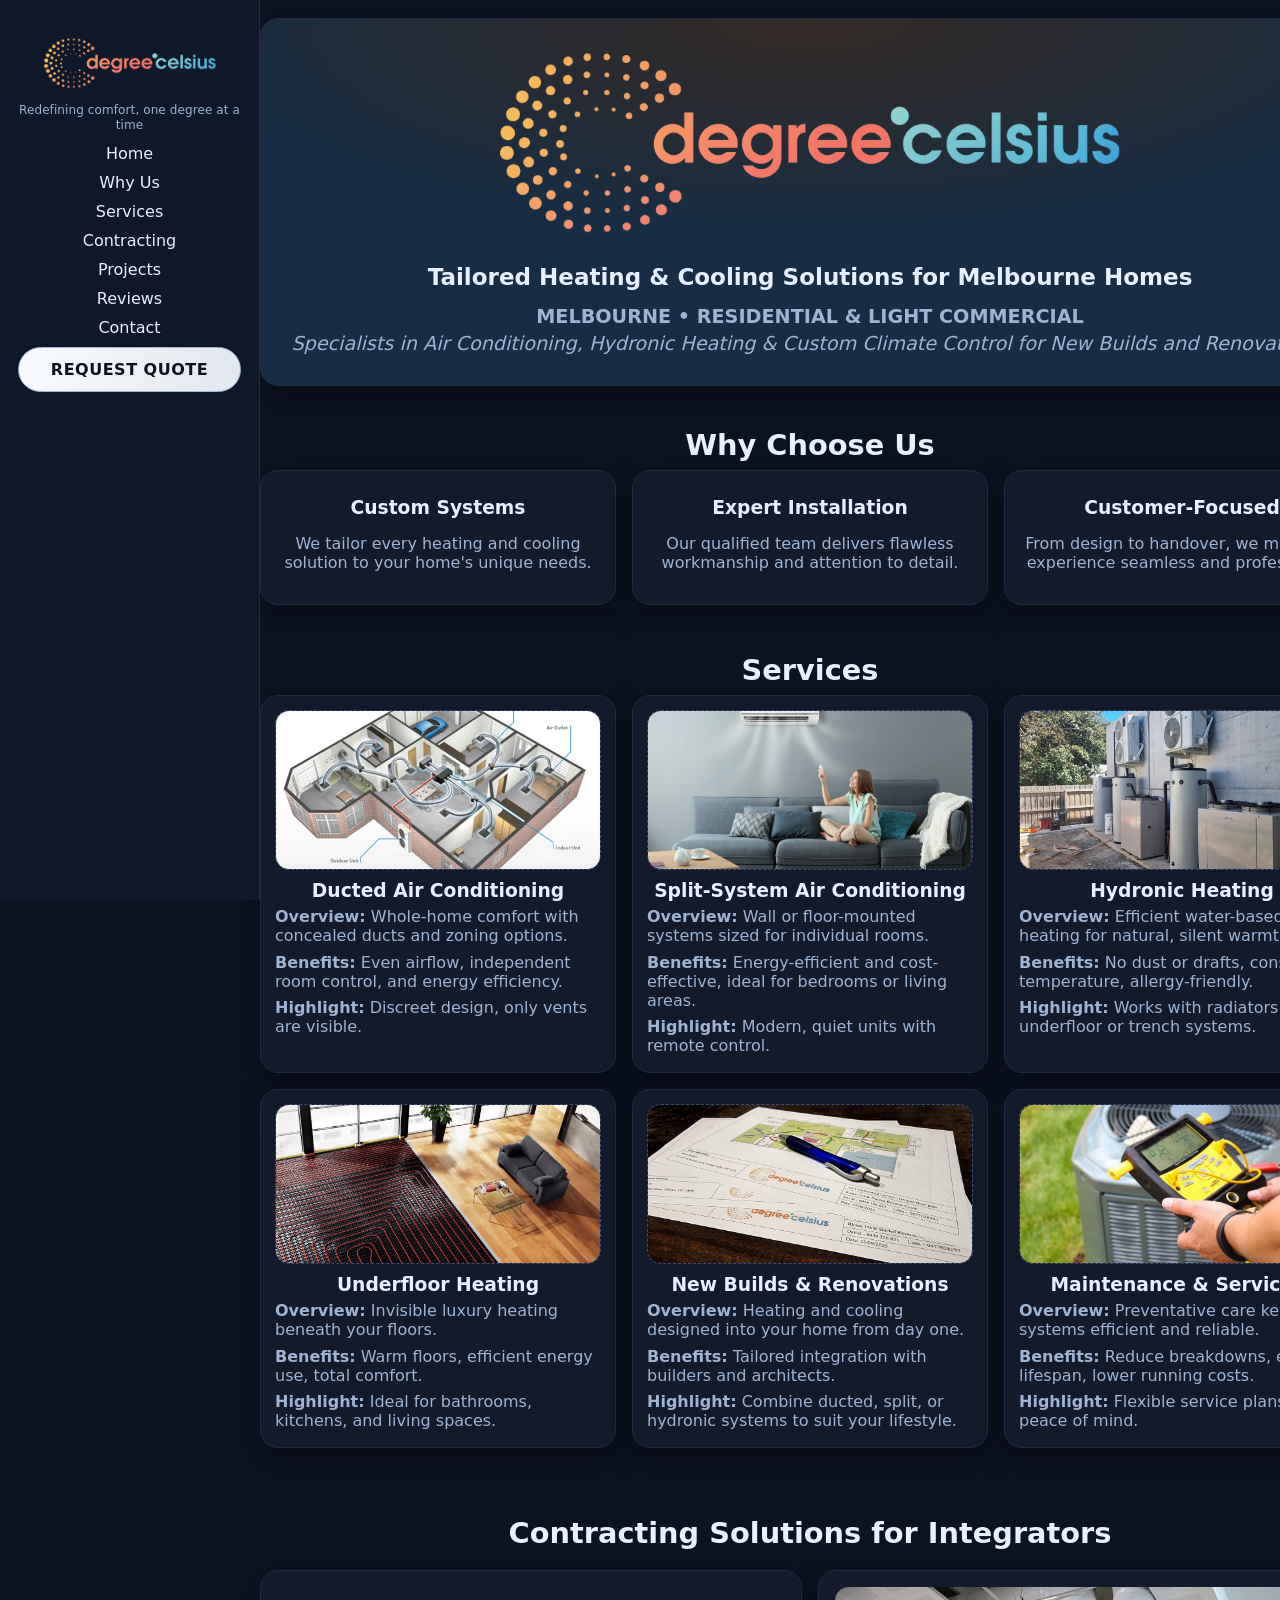
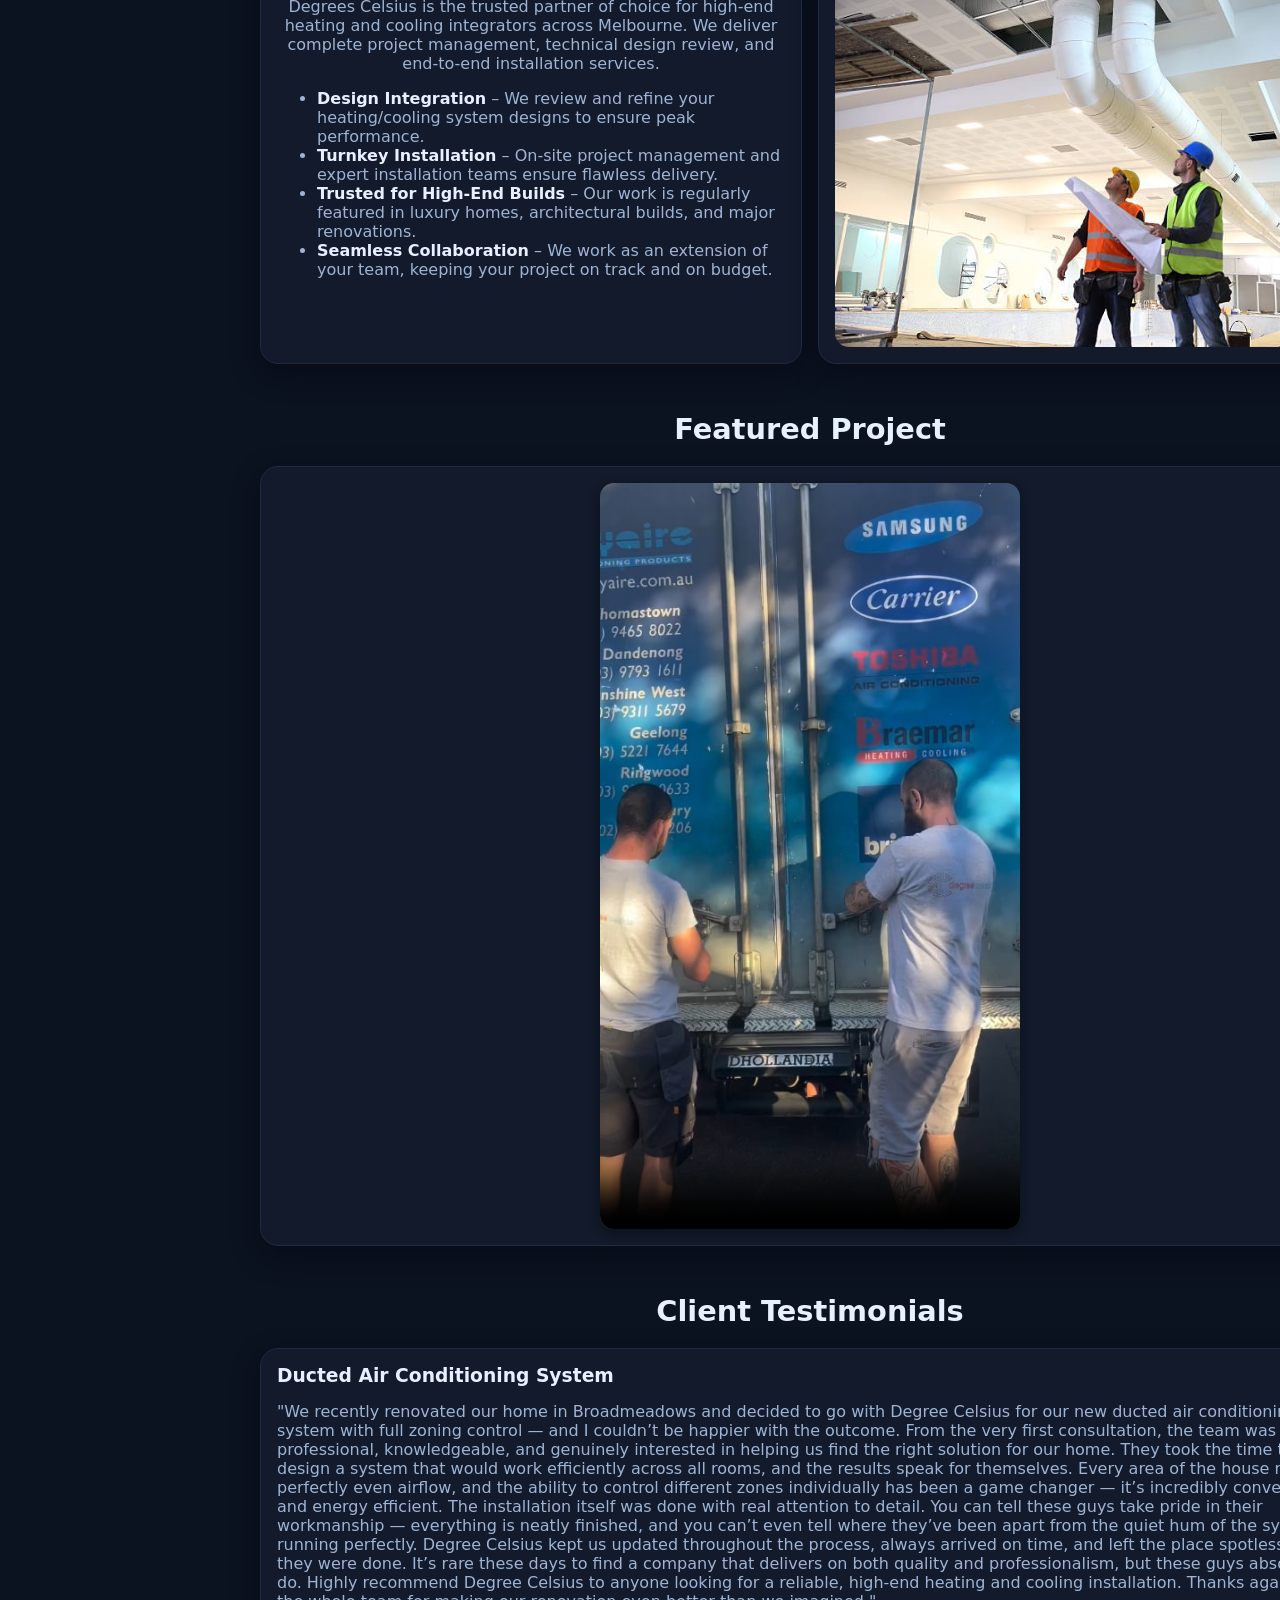
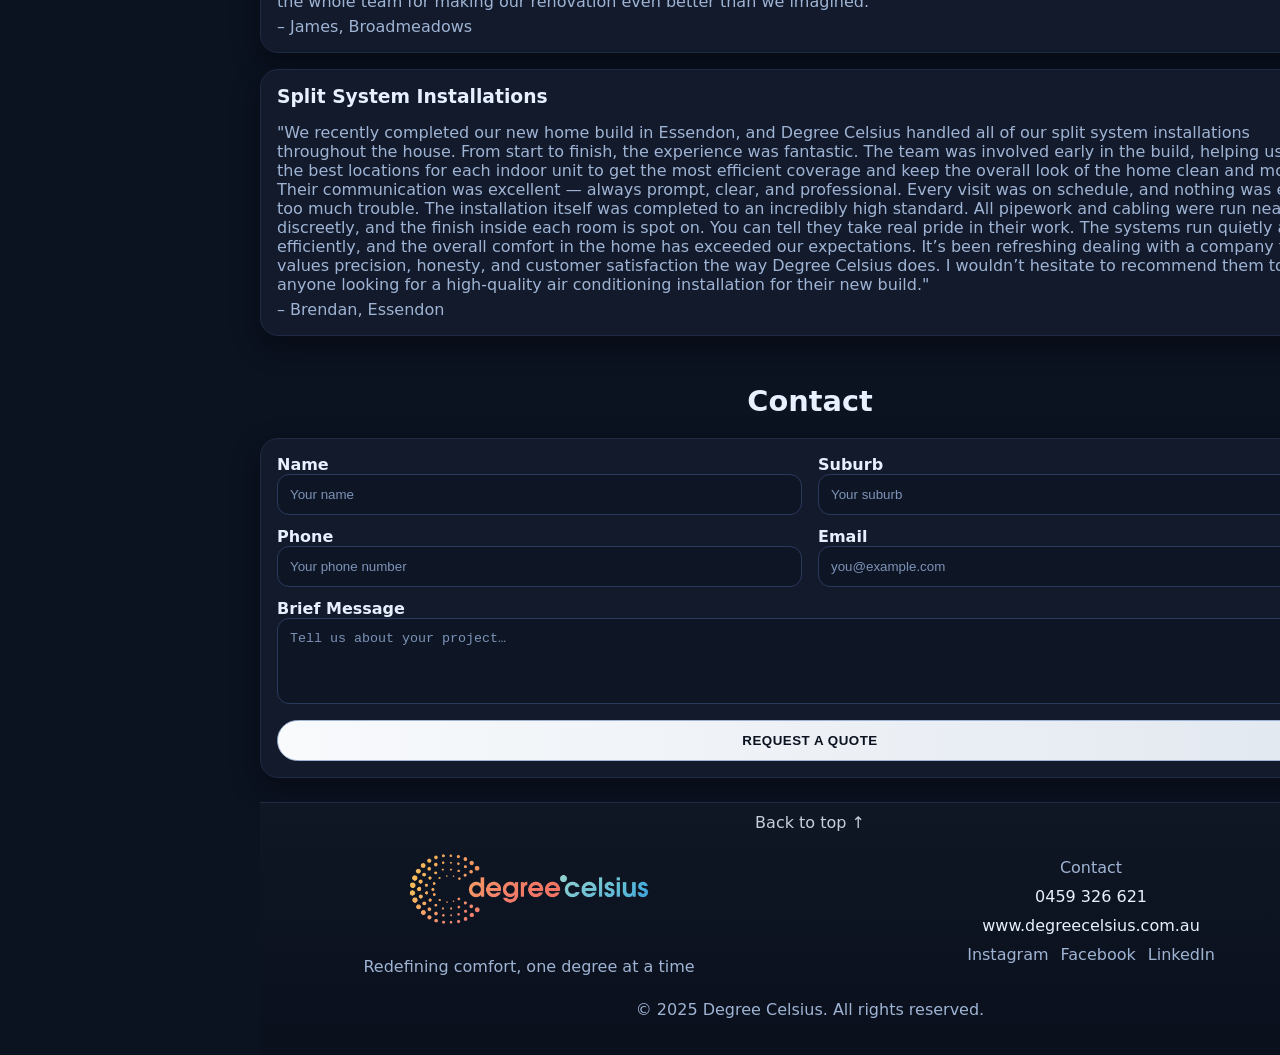
==== commit 7644653f: "Update index.html" ====
--- a/index.html
+++ b/index.html
@@ -231,54 +231,54 @@
         </div>
       </section>
 
-<!-- Featured Project Section -->
-<section id="projects" class="container">
-  <div class="section-title">
-    <h2>Featured Project</h2>
-  </div>
-
-  <div class="dark-card card project-video-card">
-    <div class="portrait-video-wrapper">
-      <video
-        controls
-        playsinline
-        poster="assets/videos/project-video-preview.jpg"
-      >
-        <source src="assets/videos/project-video.mp4" type="video/mp4" />
-        Your browser does not support the video tag.
-      </video>
-    </div>
-  </div>
-</section>
-
-<!-- Customer Reviews Section -->
-<section id="reviews" class="container">
-  <div class="section-title">
-    <h2>Client Testimonials</h2>
-  </div>
-
-  <div class="reviews-list">
-    <article class="dark-card card review">
-      <h3 style="margin-top:0;">Ducted Air Conditioning System</h3>
-      <p class="small">"We recently renovated our home in Broadmeadows and decided to go with Degree Celsius for our new ducted air conditioning system with full zoning control — and I couldn’t be happier with the outcome.
-		From the very first consultation, the team was professional, knowledgeable, and genuinely interested in helping us find the right solution for our home. They took the time to design a system that would work efficiently across all rooms, and the results speak for themselves. Every area of the house now has perfectly even airflow, and the ability to control different zones individually has been a game changer — it’s incredibly convenient and energy efficient.
-		The installation itself was done with real attention to detail. You can tell these guys take pride in their workmanship — everything is neatly finished, and you can’t even tell where they’ve been apart from the quiet hum of the system running perfectly.
-		Degree Celsius kept us updated throughout the process, always arrived on time, and left the place spotless when they were done. It’s rare these days to find a company that delivers on both quality and professionalism, but these guys absolutely do.
-		Highly recommend Degree Celsius to anyone looking for a reliable, high-end heating and cooling installation. Thanks again to the whole team for making our renovation even better than we imagined."</p>
-      <p class="small" style="margin-top:6px">– James, Broadmeadows</p>
-    </article>
-
-    <article class="dark-card card review">
-      <h3 style="margin-top:0;">Split System Installations</h3>
-      <p class="small">"We recently completed our new home build in Essendon, and Degree Celsius handled all of our split system installations throughout the house. From start to finish, the experience was fantastic.
-		The team was involved early in the build, helping us plan the best locations for each indoor unit to get the most efficient coverage and keep the overall look of the home clean and modern. Their communication was excellent — always prompt, clear, and professional. Every visit was on schedule, and nothing was ever too much trouble.
-		The installation itself was completed to an incredibly high standard. All pipework and cabling were run neatly and discreetly, and the finish inside each room is spot on. You can tell they take real pride in their work. The systems run quietly and efficiently, and the overall comfort in the home has exceeded our expectations.
-		It’s been refreshing dealing with a company that values precision, honesty, and customer satisfaction the way Degree Celsius does. I wouldn’t hesitate to recommend them to anyone looking for a high-quality air conditioning installation for their new build."</p>
-      <p class="small" style="margin-top:6px">– Brendan, Essendon</p>
-    </article>
-
-  </div>
-</section>
+		<!-- Featured Project Section -->
+		<section id="projects" class="container">
+		  <div class="section-title">
+			<h2>Featured Project</h2>
+		  </div>
+
+		  <div class="dark-card card project-video-card">
+			<div class="portrait-video-wrapper">
+			  <video
+				controls
+				playsinline
+				poster="assets/videos/project-video-preview.jpg"
+			  >
+				<source src="assets/videos/project-video.mp4" type="video/mp4" />
+				Your browser does not support the video tag.
+			  </video>
+			</div>
+		  </div>
+		</section>
+
+		<!-- Customer Reviews Section -->
+		<section id="reviews" class="container">
+		  <div class="section-title">
+			<h2>Client Testimonials</h2>
+		  </div>
+
+		  <div class="reviews-list">
+			<article class="dark-card card review">
+			  <h3 style="margin-top:0;">Ducted Air Conditioning System</h3>
+			  <p class="small">"We recently renovated our home in Broadmeadows and decided to go with Degree Celsius for our new ducted air conditioning system with full zoning control — and I couldn’t be happier with the outcome.
+				From the very first consultation, the team was professional, knowledgeable, and genuinely interested in helping us find the right solution for our home. They took the time to design a system that would work efficiently across all rooms, and the results speak for themselves. Every area of the house now has perfectly even airflow, and the ability to control different zones individually has been a game changer — it’s incredibly convenient and energy efficient.
+				The installation itself was done with real attention to detail. You can tell these guys take pride in their workmanship — everything is neatly finished, and you can’t even tell where they’ve been apart from the quiet hum of the system running perfectly.
+				Degree Celsius kept us updated throughout the process, always arrived on time, and left the place spotless when they were done. It’s rare these days to find a company that delivers on both quality and professionalism, but these guys absolutely do.
+				Highly recommend Degree Celsius to anyone looking for a reliable, high-end heating and cooling installation. Thanks again to the whole team for making our renovation even better than we imagined."</p>
+			  <p class="small" style="margin-top:6px">– James, Broadmeadows</p>
+			</article>
+
+			<article class="dark-card card review">
+			  <h3 style="margin-top:0;">Split System Installations</h3>
+			  <p class="small">"We recently completed our new home build in Essendon, and Degree Celsius handled all of our split system installations throughout the house. From start to finish, the experience was fantastic.
+				The team was involved early in the build, helping us plan the best locations for each indoor unit to get the most efficient coverage and keep the overall look of the home clean and modern. Their communication was excellent — always prompt, clear, and professional. Every visit was on schedule, and nothing was ever too much trouble.
+				The installation itself was completed to an incredibly high standard. All pipework and cabling were run neatly and discreetly, and the finish inside each room is spot on. You can tell they take real pride in their work. The systems run quietly and efficiently, and the overall comfort in the home has exceeded our expectations.
+				It’s been refreshing dealing with a company that values precision, honesty, and customer satisfaction the way Degree Celsius does. I wouldn’t hesitate to recommend them to anyone looking for a high-quality air conditioning installation for their new build."</p>
+			  <p class="small" style="margin-top:6px">– Brendan, Essendon</p>
+			</article>
+
+		  </div>
+		</section>
 
 
 
